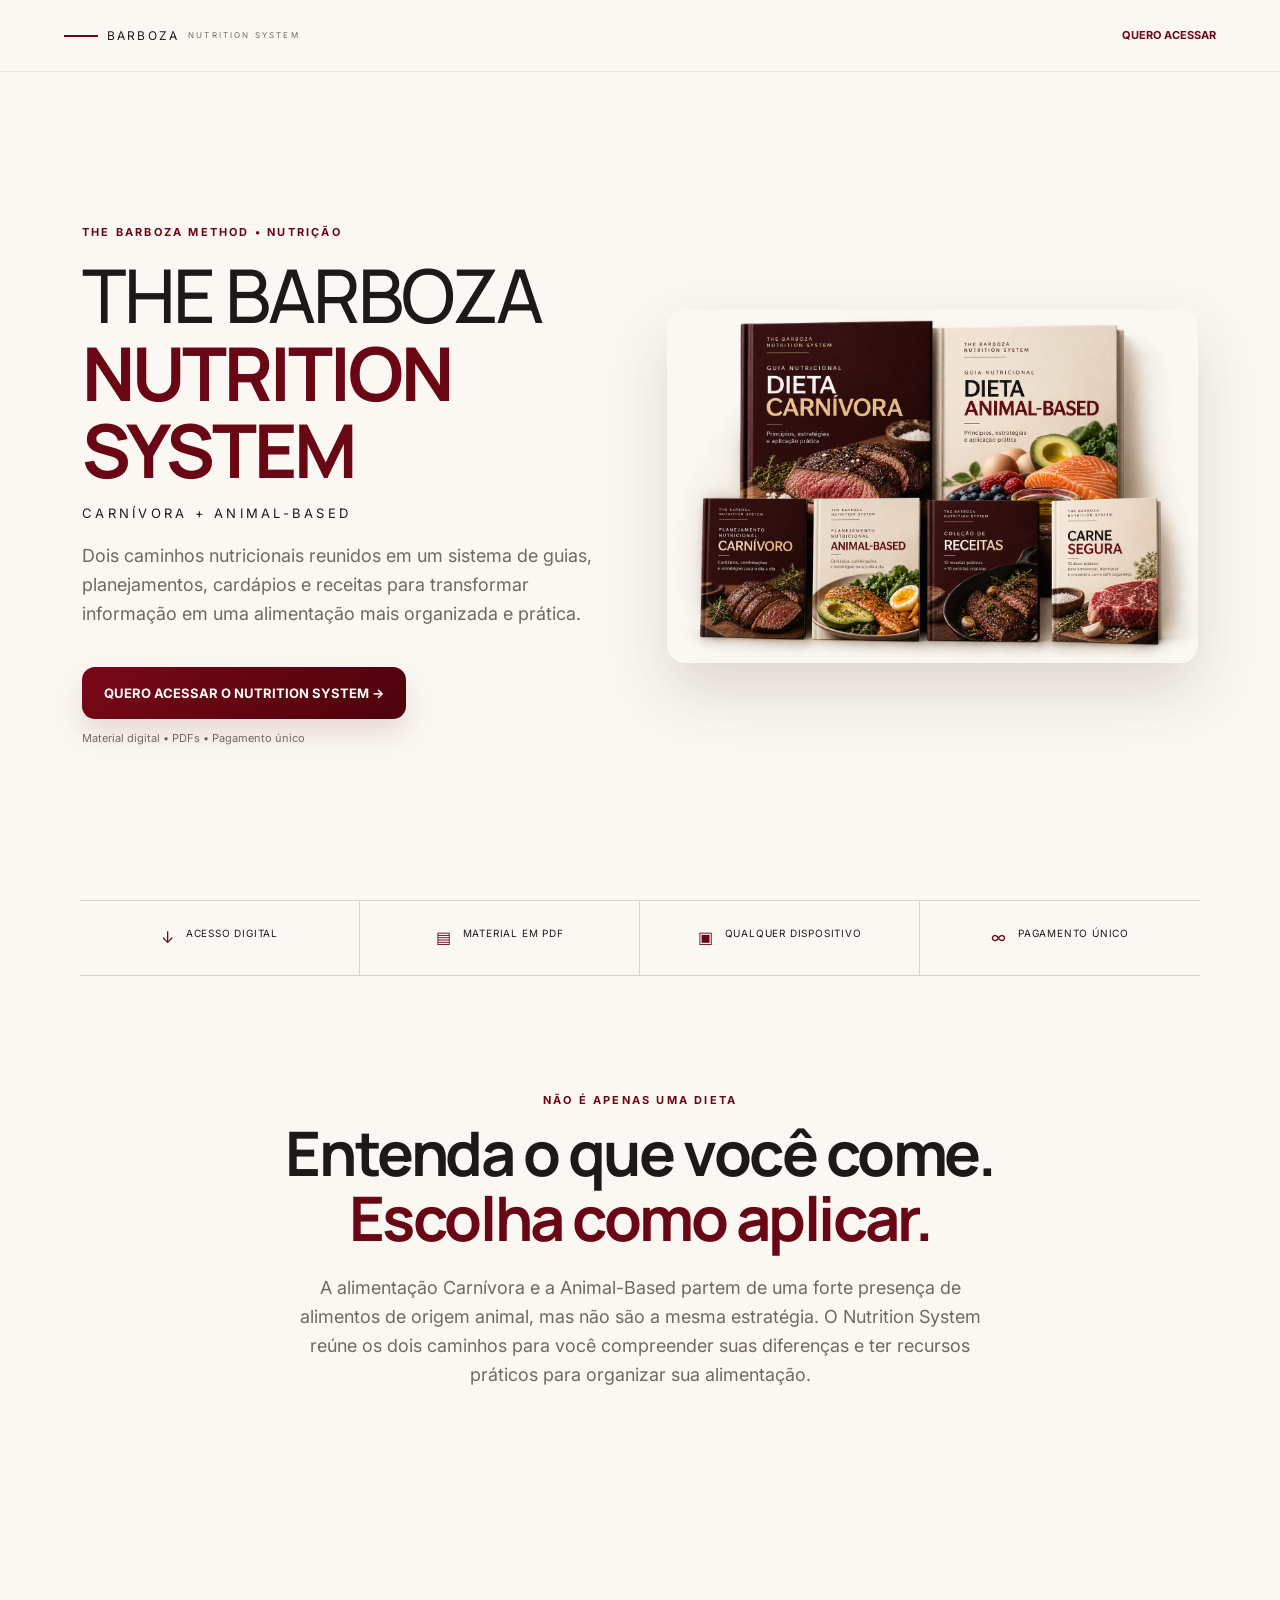
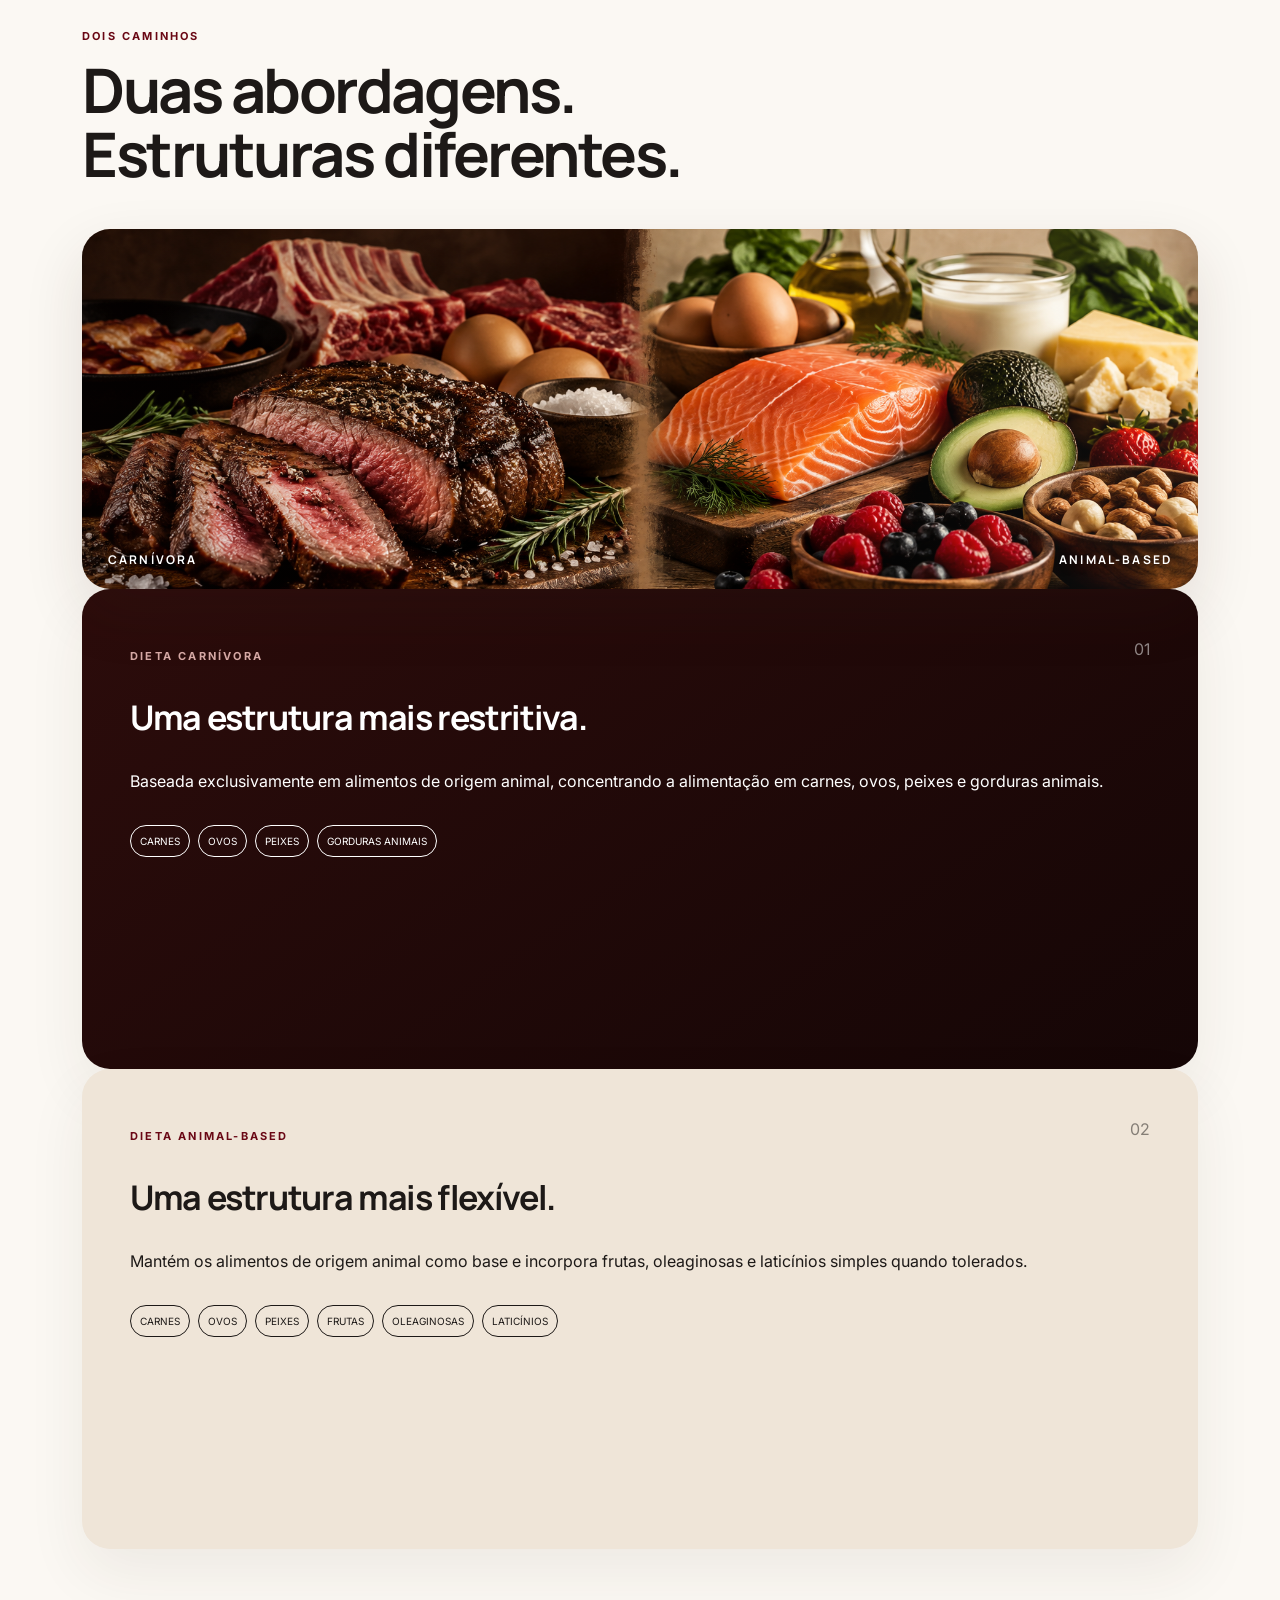
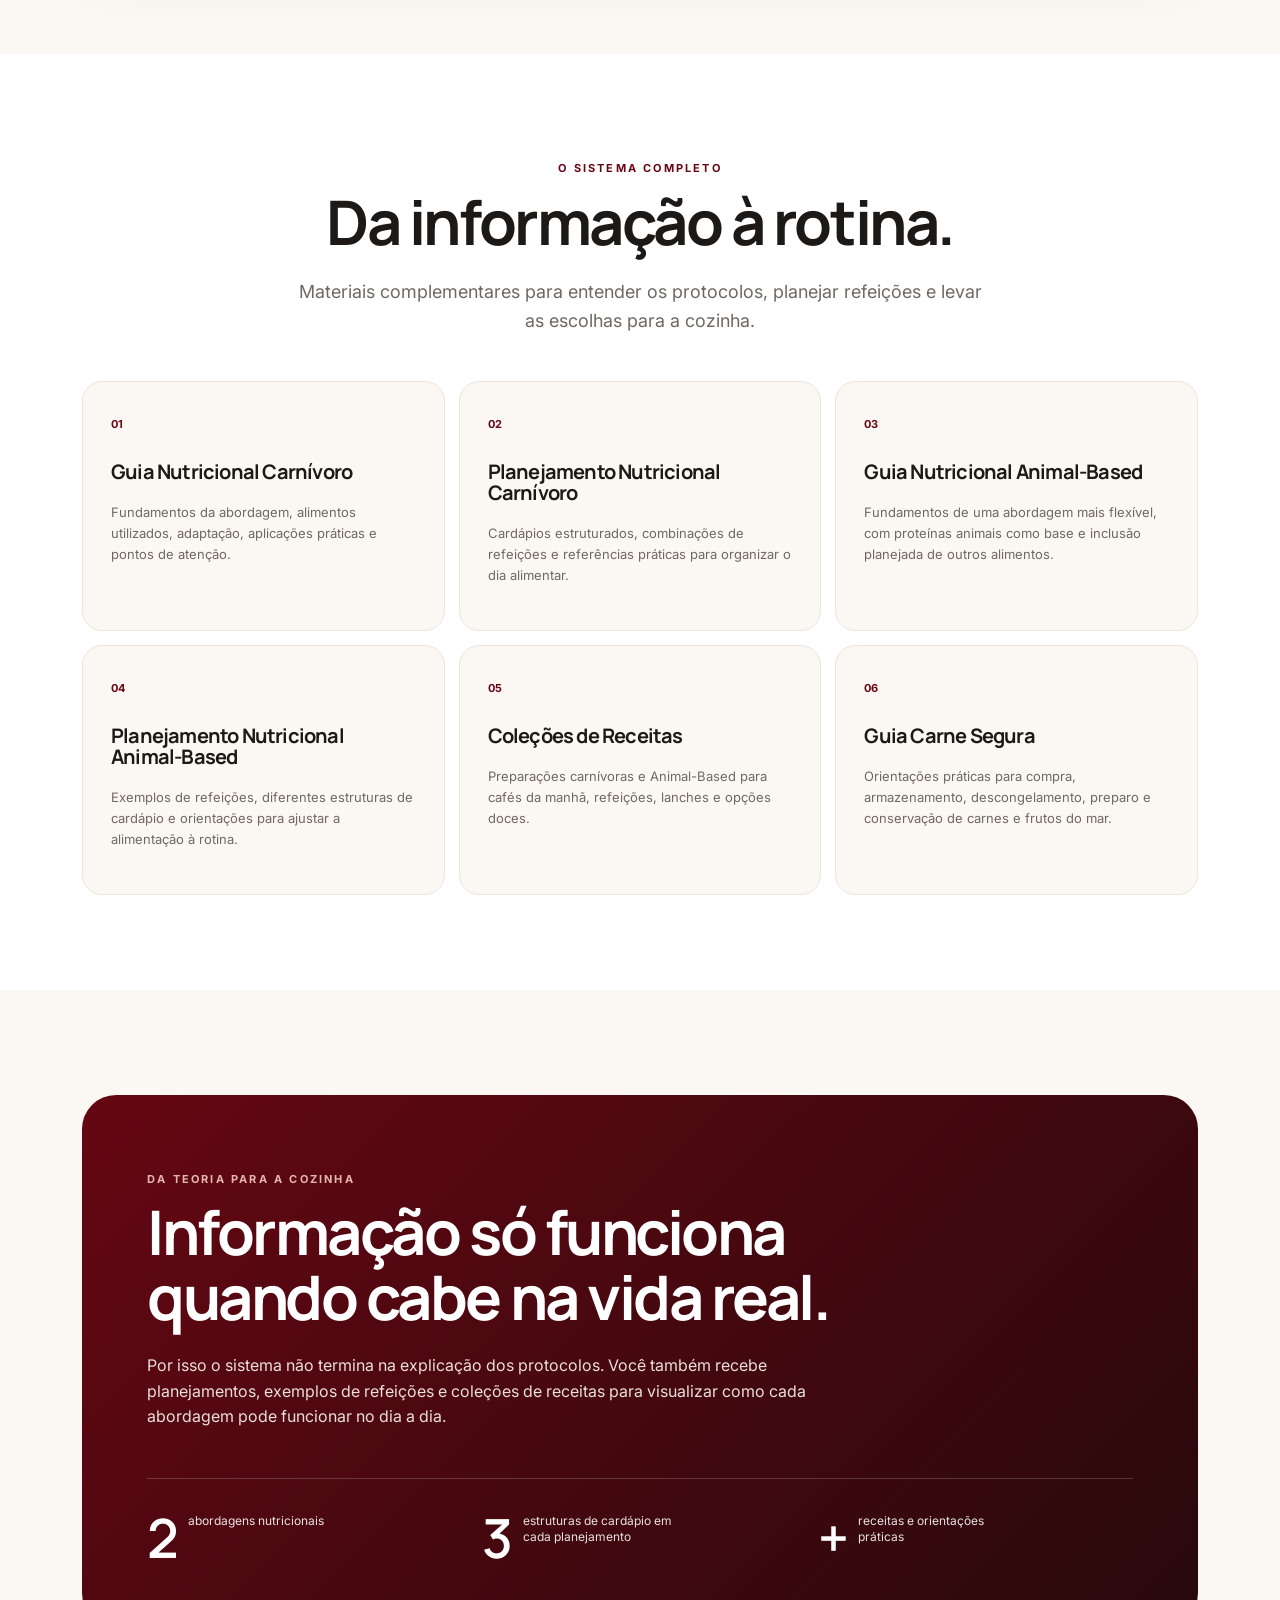
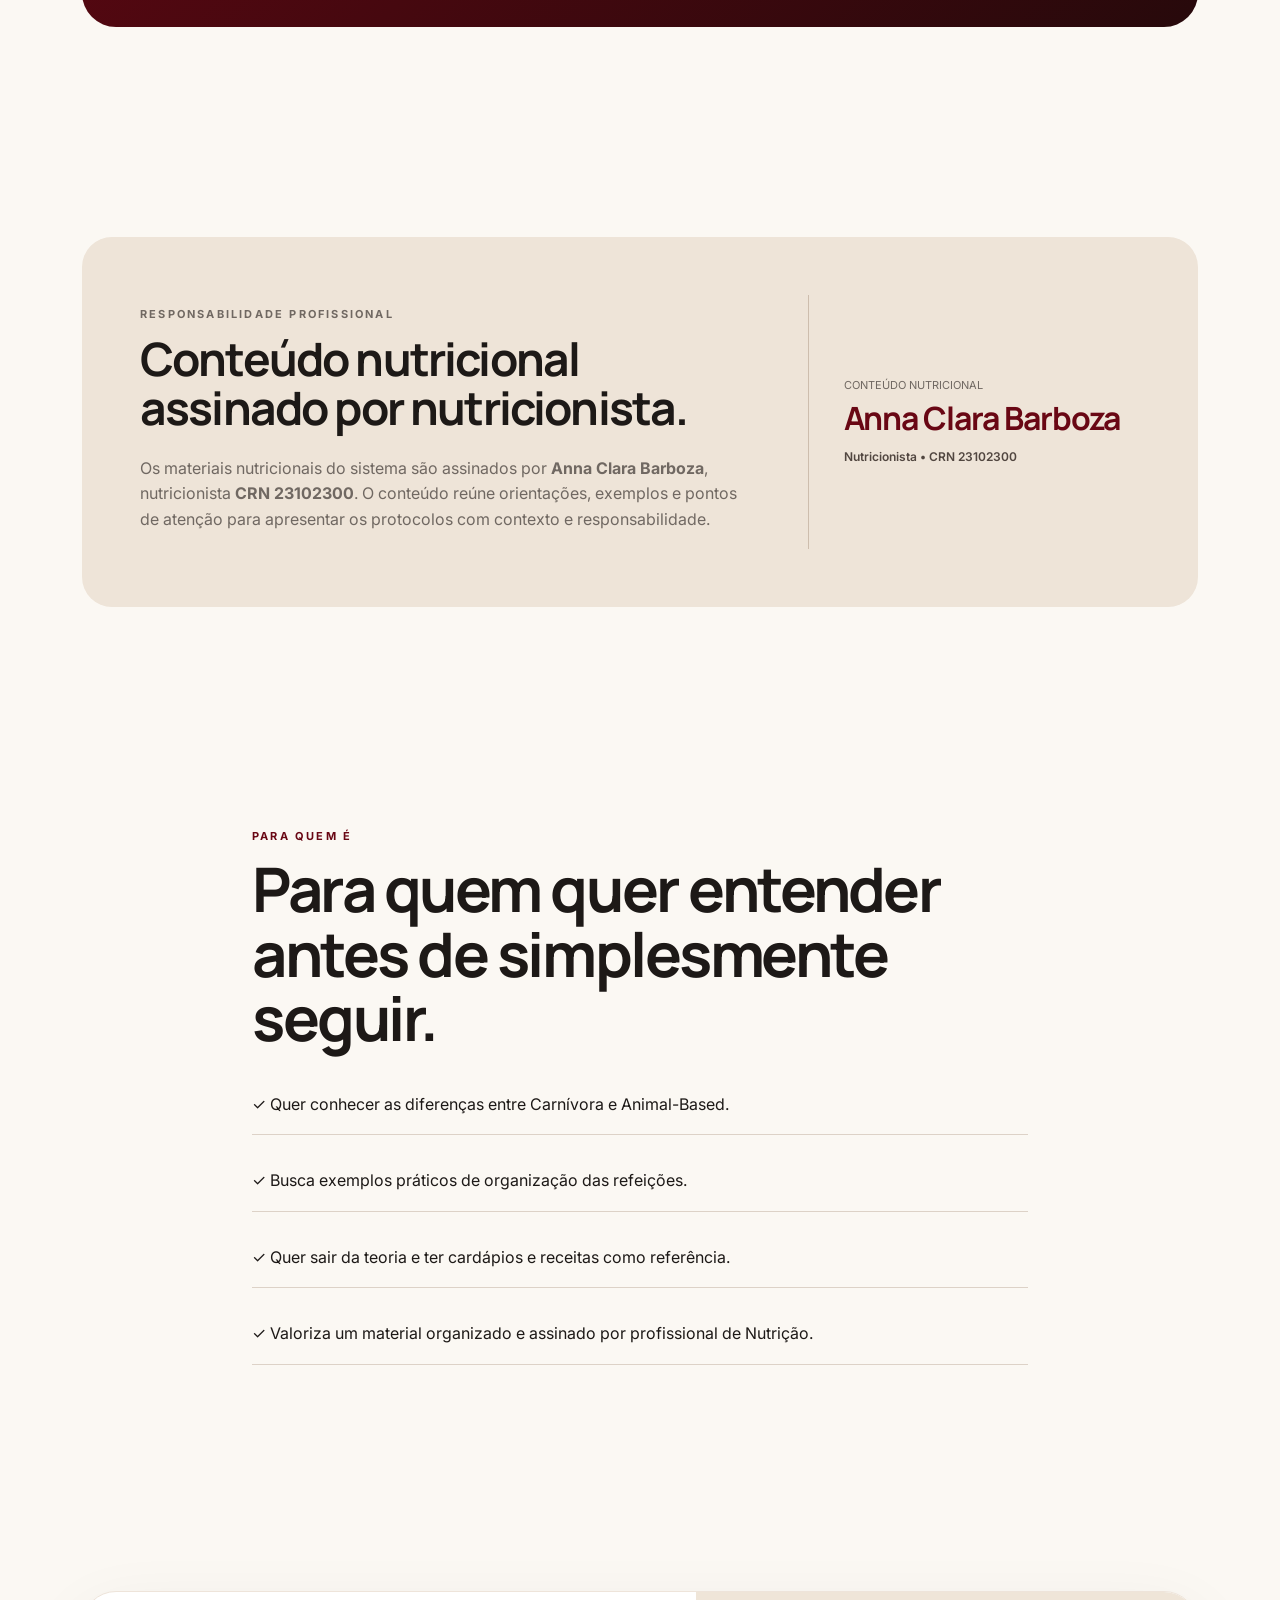
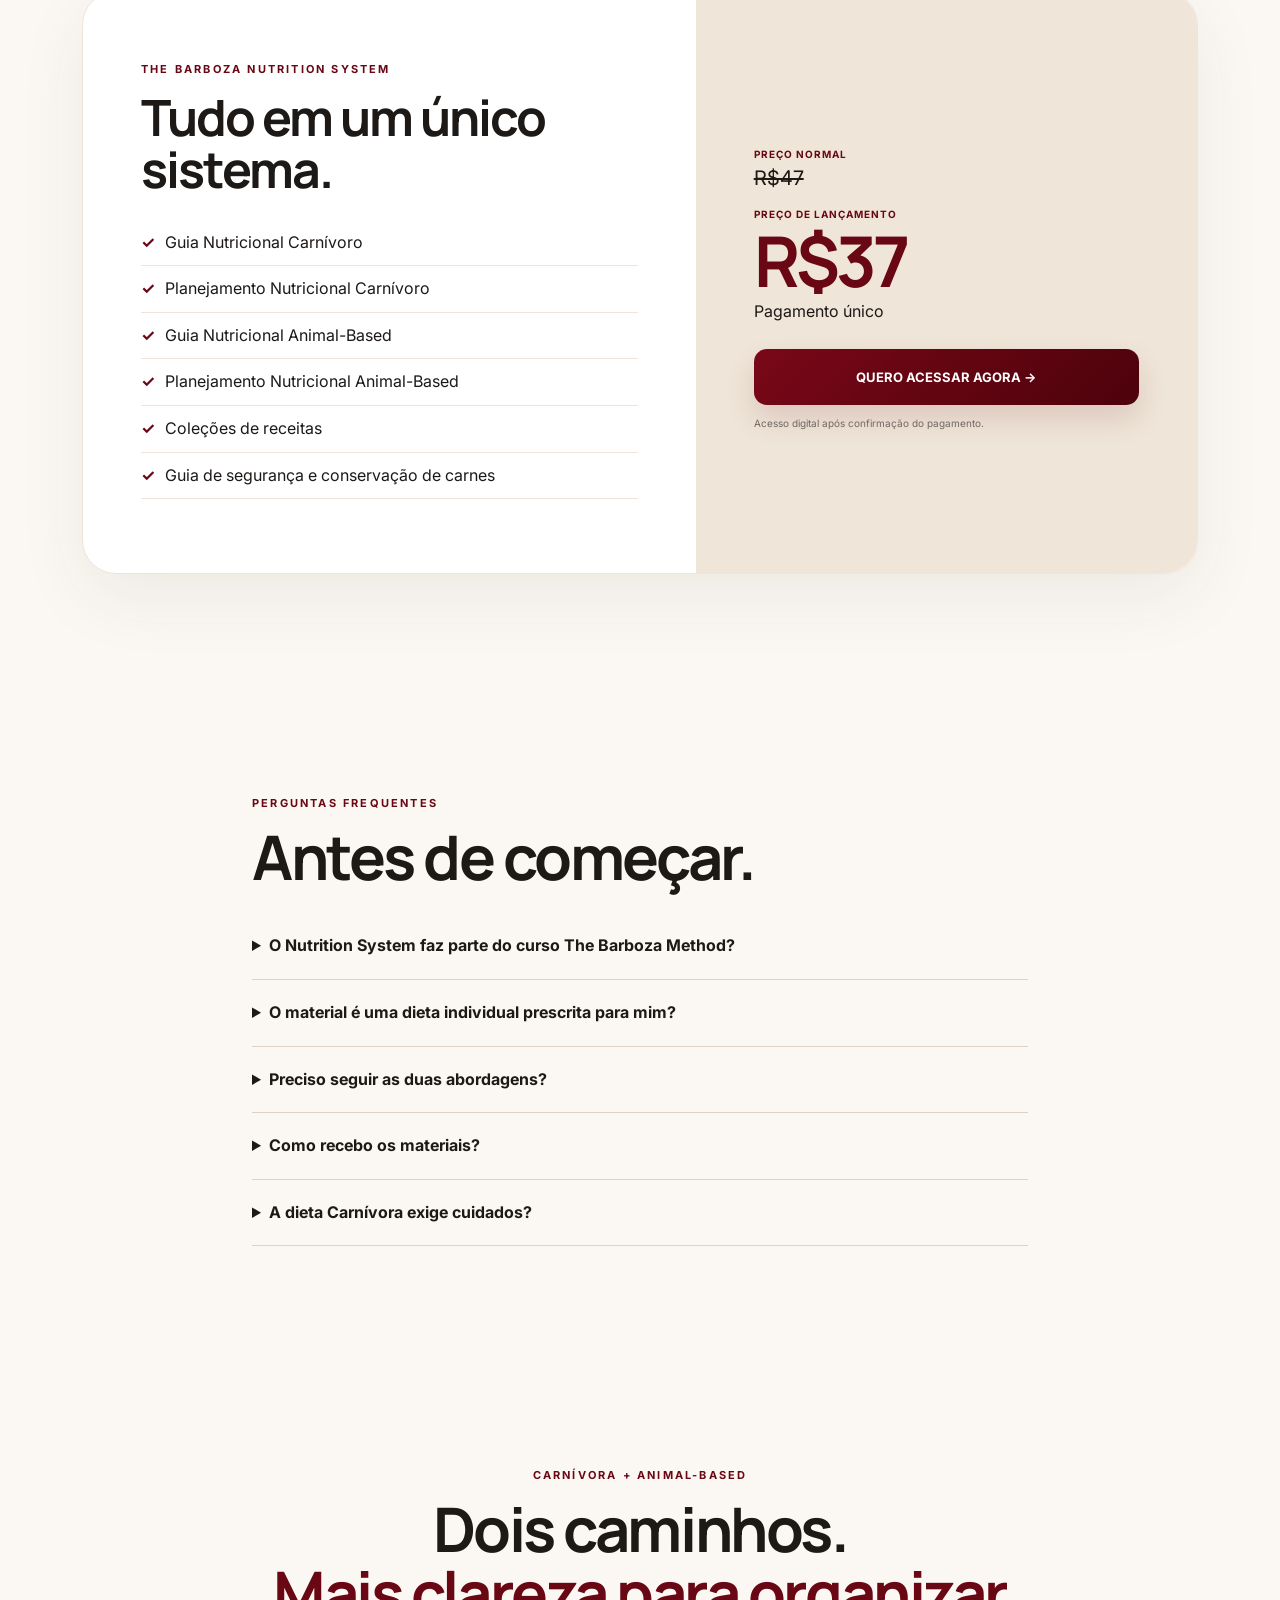
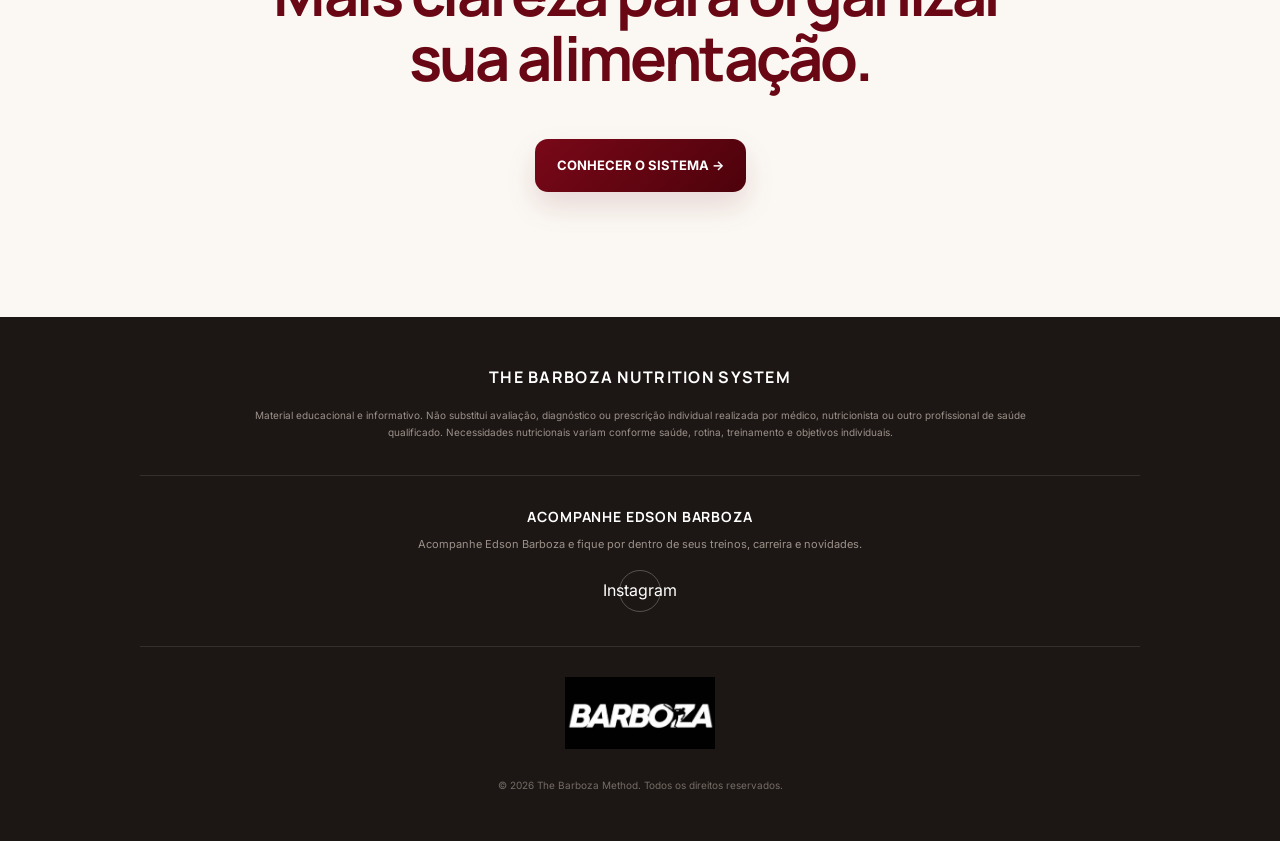
==== index.html @ 0f1737d1 "Create English Nutrition System Create English Nutrition System from approved PT version" ====
<!doctype html>
<html lang="pt-BR">
<head>
<meta charset="utf-8"><meta name="viewport" content="width=device-width,initial-scale=1">
<title>The Barboza Nutrition System</title>
<meta name="description" content="Carnívora + Animal-Based: guias, planejamentos, cardápios e receitas.">
<link rel="preconnect" href="https://fonts.googleapis.com">
<link rel="preconnect" href="https://fonts.gstatic.com" crossorigin>
<link href="https://fonts.googleapis.com/css2?family=Inter:wght@400;500;600;700&family=Manrope:wght@500;600;700&display=swap" rel="stylesheet">
<link rel="stylesheet" href="styles.css">
</head>
<body>
<header><a href="#top" class="brand"><i></i> BARBOZA <small>NUTRITION SYSTEM</small></a><a href="#oferta" class="topcta">QUERO ACESSAR</a></header>
<main id="top">
<section class="hero wrap">
<div>
<p class="eyebrow">THE BARBOZA METHOD • NUTRIÇÃO</p>
<h1>THE BARBOZA<br><b>NUTRITION SYSTEM</b></h1>
<p class="kicker">CARNÍVORA + ANIMAL-BASED</p>
<p class="lead">Dois caminhos nutricionais reunidos em um sistema de guias, planejamentos, cardápios e receitas para transformar informação em uma alimentação mais organizada e prática.</p>
<a class="btn" href="#oferta">QUERO ACESSAR O NUTRITION SYSTEM →</a>
<p class="micro">Material digital • PDFs • Pagamento único</p>
</div>
<div class="mockup product-visual">
  <img
    src="barboza-nutrition-system-mockup.png"
    alt="The Barboza Nutrition System — guias e materiais de nutrição Carnívora e Animal-Based"
  >
</div>
</section>
<section class="strip"><div>↓<span>ACESSO DIGITAL</span></div><div>▤<span>MATERIAL EM PDF</span></div><div>▣<span>QUALQUER DISPOSITIVO</span></div><div>∞<span>PAGAMENTO ÚNICO</span></div></section>

<section class="center narrow">
<p class="eyebrow">NÃO É APENAS UMA DIETA</p><h2>Entenda o que você come.<br><b>Escolha como aplicar.</b></h2>
<p class="lead">A alimentação Carnívora e a Animal-Based partem de uma forte presença de alimentos de origem animal, mas não são a mesma estratégia. O Nutrition System reúne os dois caminhos para você compreender suas diferenças e ter recursos práticos para organizar sua alimentação.</p>
</section>

<section class="wrap">
<p class="eyebrow">DOIS CAMINHOS</p><h2>Duas abordagens.<br>Estruturas diferentes.</h2>
<div class="paths-visual">
  <img
    src="carnivora-animal-based-comparison.png"
    alt="Comparação visual entre alimentos das abordagens Carnívora e Animal-Based"
  >
  <div class="paths-labels">
    <span>CARNÍVORA</span>
    <span>ANIMAL-BASED</span>
  </div>
</div>
  
  <div class="paths">
<article class="card dark"><span>01</span><p class="eyebrow">DIETA CARNÍVORA</p><h3>Uma estrutura mais restritiva.</h3><p>Baseada exclusivamente em alimentos de origem animal, concentrando a alimentação em carnes, ovos, peixes e gorduras animais.</p><div class="chips"><i>Carnes</i><i>Ovos</i><i>Peixes</i><i>Gorduras animais</i></div></article>
<article class="card light"><span>02</span><p class="eyebrow">DIETA ANIMAL-BASED</p><h3>Uma estrutura mais flexível.</h3><p>Mantém os alimentos de origem animal como base e incorpora frutas, oleaginosas e laticínios simples quando tolerados.</p><div class="chips"><i>Carnes</i><i>Ovos</i><i>Peixes</i><i>Frutas</i><i>Oleaginosas</i><i>Laticínios</i></div></article>
</div>
</section>

<section class="inside">
<div class="wrap">
<div class="center"><p class="eyebrow">O SISTEMA COMPLETO</p><h2>Da informação à rotina.</h2><p class="lead">Materiais complementares para entender os protocolos, planejar refeições e levar as escolhas para a cozinha.</p></div>
<div class="grid">
<article><span>01</span><h3>Guia Nutricional Carnívoro</h3><p>Fundamentos da abordagem, alimentos utilizados, adaptação, aplicações práticas e pontos de atenção.</p></article>
<article><span>02</span><h3>Planejamento Nutricional Carnívoro</h3><p>Cardápios estruturados, combinações de refeições e referências práticas para organizar o dia alimentar.</p></article>
<article><span>03</span><h3>Guia Nutricional Animal-Based</h3><p>Fundamentos de uma abordagem mais flexível, com proteínas animais como base e inclusão planejada de outros alimentos.</p></article>
<article><span>04</span><h3>Planejamento Nutricional Animal-Based</h3><p>Exemplos de refeições, diferentes estruturas de cardápio e orientações para ajustar a alimentação à rotina.</p></article>
<article><span>05</span><h3>Coleções de Receitas</h3><p>Preparações carnívoras e Animal-Based para cafés da manhã, refeições, lanches e opções doces.</p></article>
<article><span>06</span><h3>Guia Carne Segura</h3><p>Orientações práticas para compra, armazenamento, descongelamento, preparo e conservação de carnes e frutos do mar.</p></article>
</div></div></section>

<section class="wrap"><div class="wine">
<p class="eyebrow">DA TEORIA PARA A COZINHA</p><h2>Informação só funciona<br>quando cabe na vida real.</h2>
<p>Por isso o sistema não termina na explicação dos protocolos. Você também recebe planejamentos, exemplos de refeições e coleções de receitas para visualizar como cada abordagem pode funcionar no dia a dia.</p>
<div class="stats"><div><b>2</b><span>abordagens nutricionais</span></div><div><b>3</b><span>estruturas de cardápio em cada planejamento</span></div><div><b>+</b><span>receitas e orientações práticas</span></div></div>
</div></section>

<section class="wrap"><div class="pro">
<div><p class="eyebrow">RESPONSABILIDADE PROFISSIONAL</p><h2>Conteúdo nutricional assinado por nutricionista.</h2><p>Os materiais nutricionais do sistema são assinados por <b>Anna Clara Barboza</b>, nutricionista <b>CRN 23102300</b>. O conteúdo reúne orientações, exemplos e pontos de atenção para apresentar os protocolos com contexto e responsabilidade.</p></div>
<div class="sig"><small>CONTEÚDO NUTRICIONAL</small><strong>Anna Clara Barboza</strong><span>Nutricionista • CRN 23102300</span></div>
</div></section>

<section class="narrow">
<p class="eyebrow">PARA QUEM É</p><h2>Para quem quer entender antes de simplesmente seguir.</h2>
<div class="checks"><p>✓ Quer conhecer as diferenças entre Carnívora e Animal-Based.</p><p>✓ Busca exemplos práticos de organização das refeições.</p><p>✓ Quer sair da teoria e ter cardápios e receitas como referência.</p><p>✓ Valoriza um material organizado e assinado por profissional de Nutrição.</p></div>
</section>

<section class="wrap" id="oferta"><div class="offer">
<div><p class="eyebrow">THE BARBOZA NUTRITION SYSTEM</p><h2>Tudo em um único sistema.</h2><ul><li>Guia Nutricional Carnívoro</li><li>Planejamento Nutricional Carnívoro</li><li>Guia Nutricional Animal-Based</li><li>Planejamento Nutricional Animal-Based</li><li>Coleções de receitas</li><li>Guia de segurança e conservação de carnes</li></ul></div>
<div class="price"><small>PREÇO NORMAL</small><del>R$47</del><small>PREÇO DE LANÇAMENTO</small><strong>R$37</strong><span>Pagamento único</span><a class="btn checkout" href="#">QUERO ACESSAR AGORA →</a><em>Acesso digital após confirmação do pagamento.</em></div>
</div></section>

<section class="narrow faq">
<p class="eyebrow">PERGUNTAS FREQUENTES</p><h2>Antes de começar.</h2>
<details><summary>O Nutrition System faz parte do curso The Barboza Method?</summary><p>Não. O The Barboza Nutrition System é um produto digital independente dos cursos de luta do The Barboza Method.</p></details>
<details><summary>O material é uma dieta individual prescrita para mim?</summary><p>Não. Os materiais têm finalidade educacional e informativa. Necessidades de energia, macronutrientes e alimentos devem ser individualizadas conforme saúde, rotina, treinamento e objetivos.</p></details>
<details><summary>Preciso seguir as duas abordagens?</summary><p>Não. O sistema apresenta dois caminhos diferentes para que você compreenda como cada abordagem é estruturada. A escolha e os ajustes devem considerar suas necessidades individuais e, quando indicado, acompanhamento profissional.</p></details>
<details><summary>Como recebo os materiais?</summary><p>O produto é digital. Após a confirmação da compra, o acesso é liberado pela plataforma Hotmart.</p></details>
<details><summary>A dieta Carnívora exige cuidados?</summary><p>Sim. É uma abordagem altamente restritiva e o próprio material destaca que a evidência sobre benefícios de longo prazo é limitada. Acompanhamento profissional é recomendado para avaliar adequação e monitoramento individual.</p></details>
</section>

<section class="narrow center final"><p class="eyebrow">CARNÍVORA + ANIMAL-BASED</p><h2>Dois caminhos.<br><b>Mais clareza para organizar sua alimentação.</b></h2><a class="btn" href="#oferta">CONHECER O SISTEMA →</a></section>
</main>
<footer>
  <div class="footer-content">

    <strong class="footer-title">THE BARBOZA NUTRITION SYSTEM</strong>

    <p class="footer-disclaimer">
      Material educacional e informativo. Não substitui avaliação, diagnóstico ou prescrição individual realizada por médico, nutricionista ou outro profissional de saúde qualificado. Necessidades nutricionais variam conforme saúde, rotina, treinamento e objetivos individuais.
    </p>

    <div class="footer-social">
      <strong>ACOMPANHE EDSON BARBOZA</strong>
      <p>
        Acompanhe Edson Barboza e fique por dentro de seus treinos,
        carreira e novidades.
      </p>

      <a
        class="social-button"
        href="https://www.instagram.com/edsonbarbozajr?utm_source=ig_web_button_share_sheet&stkn=ZDNlZDc0MzIxNw=="
        target="_blank"
        rel="noopener noreferrer"
        aria-label="Instagram — Edson Barboza"
      >
        Instagram
      </a>
    </div>

    <div class="barboza-footer-brand">
      <img
        src="barboza-logo.jpeg"
        alt="Barboza"
      >
    </div>

    <small class="footer-copyright">
      © 2026 The Barboza Method. Todos os direitos reservados.
    </small>

  </div>
</footer>
<div class="sticky"><div><small>LANÇAMENTO</small><b>R$37</b></div><a class="checkout" href="#">QUERO ACESSAR</a></div>
<script src="script.js"></script>
</body></html>
---- styles.css ----
*{box-sizing:border-box}html{scroll-behavior:smooth}:root{--wine:#690714;--ink:#1d1917;--muted:#706862;--paper:#fbf8f3;--cream:#f0e7dc;--line:#ddd2c7}body{margin:0;background:var(--paper);color:var(--ink);font-family:Inter,Arial,sans-serif;line-height:1.6}a{text-decoration:none;color:inherit}header{height:72px;padding:0 5vw;display:flex;align-items:center;justify-content:space-between;position:sticky;top:0;z-index:20;background:#fbf8f3e8;backdrop-filter:blur(16px);border-bottom:1px solid #eee6dd}.brand{display:flex;gap:9px;align-items:center;font-size:12px;letter-spacing:.18em}.brand i{width:34px;height:2px;background:var(--wine)}.brand small{font-size:8px;color:var(--muted)}.topcta{font-size:11px;font-weight:700;color:var(--wine)}.wrap,.narrow{max-width:1200px;margin:auto;padding:105px 42px}.narrow{max-width:860px}.hero{min-height:calc(100vh - 72px);display:grid;grid-template-columns:1fr 1fr;gap:54px;align-items:center;padding-top:65px;padding-bottom:65px}.eyebrow{font-size:11px;letter-spacing:.2em;font-weight:700;color:var(--wine)}h1,h2,h3{font-family:Manrope,sans-serif;letter-spacing:-.04em;line-height:1.05}h1{font-size:clamp(48px,5.8vw,82px);font-weight:500;margin:14px 0}h1 b,h2 b{color:var(--wine)}h2{font-size:clamp(38px,4.8vw,64px);margin:12px 0 24px}h3{font-size:34px}.kicker{letter-spacing:.25em;font-size:13px}.lead{font-size:18px;color:var(--muted);max-width:700px}.btn{display:inline-block;background:linear-gradient(135deg,#790818,#4d020b);color:#fff;padding:16px 22px;border-radius:13px;font-weight:700;font-size:13px;margin-top:20px;box-shadow:0 14px 30px #69071422}.micro{font-size:11px;color:var(--muted)}.mockup{
  position:relative;
  display:flex;
  align-items:center;
  justify-content:center;
  min-width:0;
}

.product-visual{
  height:auto;
  background:none;
}

.product-visual img{
  display:block;
  width:100%;
  max-width:720px;
  height:auto;
  object-fit:contain;
  border-radius:18px;
  box-shadow:0 28px 65px rgba(61,37,26,.16);
}.strip{max-width:1120px;margin:auto;border-top:1px solid var(--line);border-bottom:1px solid var(--line);display:grid;grid-template-columns:repeat(4,1fr)}.strip div{padding:24px;display:flex;justify-content:center;gap:12px;color:var(--wine);border-right:1px solid var(--line)}.strip div:last-child{border:0}.strip span{font-size:10px;letter-spacing:.08em;color:var(--ink)}.center{text-align:center}.center .lead{margin-left:auto;margin-right:auto}.paths-visual{
  position:relative;
  margin-top:42px;
  border-radius:28px;
  overflow:hidden;
  box-shadow:0 24px 60px rgba(61,37,26,.12);
}

.paths-visual img{
  display:block;
  width:100%;
  height:360px;
  object-fit:cover;
}

.paths-visual:after{
  content:"";
  position:absolute;
  inset:0;
  background:linear-gradient(
    90deg,
    rgba(22,6,5,.18) 0%,
    transparent 38%,
    transparent 62%,
    rgba(255,248,239,.06) 100%
  );
  pointer-events:none;
}

.paths-labels{
  position:absolute;
  left:0;
  right:0;
  bottom:0;
  z-index:2;
  display:grid;
  grid-template-columns:1fr 1fr;
}

.paths-labels span{
  padding:20px 26px;
  font-family:Manrope,sans-serif;
  font-size:12px;
  font-weight:700;
  letter-spacing:.18em;
  color:#fff;
  text-shadow:0 2px 12px rgba(0,0,0,.45);
}

.paths-labels span:last-child{
  text-align:right;
}

}.paths{display:grid;grid-template-columns:1fr 1fr;gap:18px;margin-top:18px}.card{min-height:480px;border-radius:28px;padding:48px;box-shadow:0 24px 60px #3d251a12}.card>span{float:right;opacity:.5}.dark{background:linear-gradient(145deg,#2c0c0b,#150606);color:#fff}.dark .eyebrow{color:#d7aaa6}.light{background:#efe5d8}.chips{display:flex;flex-wrap:wrap;gap:8px;margin-top:30px}.chips i{font-style:normal;font-size:10px;text-transform:uppercase;border:1px solid currentColor;border-radius:99px;padding:7px 9px}.inside{background:#fff}.inside .wrap{padding-top:95px;padding-bottom:95px}.grid{display:grid;grid-template-columns:repeat(3,1fr);gap:14px;margin-top:45px}.grid article{background:var(--paper);border:1px solid #eee5dc;border-radius:20px;padding:28px;min-height:250px}.grid article span{font-size:11px;color:var(--wine);font-weight:700}.grid h3{font-size:20px;margin-top:26px}.grid p{font-size:13px;color:var(--muted)}.wine{background:linear-gradient(135deg,#650713,#27090b);color:#fff;border-radius:34px;padding:65px}.wine .eyebrow{color:#e5b6af}.wine p{color:#eadfda;max-width:700px}.stats{display:grid;grid-template-columns:repeat(3,1fr);border-top:1px solid #ffffff30;margin-top:42px;padding-top:28px;gap:20px}.stats div{display:flex;align-items:center;gap:12px}.stats b{font-size:40px}.stats span{font-size:12px}.pro{background:#eee4d8;border-radius:30px;padding:58px;display:grid;grid-template-columns:1.3fr .7fr;gap:50px}.pro h2{font-size:46px}.pro p{color:var(--muted)}.sig{border-left:1px solid #cdbdad;padding-left:35px;display:flex;flex-direction:column;justify-content:center}.sig small,.sig span{font-size:11px;color:var(--muted)}.sig strong{font-family:Manrope;font-size:26px;color:var(--wine);margin:7px 0}.checks p{padding:17px 0;border-bottom:1px solid var(--line)}.offer{display:grid;grid-template-columns:1.1fr .9fr;background:#fff;border-radius:34px;overflow:hidden;box-shadow:0 24px 70px #3d251a12}.offer>div{padding:58px}.offer h2{font-size:50px}.offer ul{padding:0;list-style:none}.offer li{padding:10px 0;border-bottom:1px solid #eee5dc}.offer li:before{content:'✓';color:var(--wine);font-weight:700;margin-right:10px}.price{background:#efe5d8;display:flex;flex-direction:column;align-items:flex-start;justify-content:center}.price small{font-size:10px;letter-spacing:.1em;color:var(--wine);font-weight:700;margin-top:12px}.price del{font-size:20px}.price strong{font-family:Manrope;font-size:70px;color:var(--wine);line-height:1.1}.price em{font-size:10px;color:var(--muted);font-style:normal;margin-top:10px}.faq details{padding:20px 0;border-bottom:1px solid var(--line)}.faq summary{font-weight:700;cursor:pointer}.faq details p{color:var(--muted)}.final{padding-bottom:125px}.final .btn{margin-top:25px}footer{background:#1c1714;color:#d8cdc4;padding:48px 7vw;text-align:center}footer p{font-size:10px;max-width:800px;margin:14px auto;color:#9c918a}.sticky{display:none;position:fixed;left:10px;right:10px;bottom:10px;background:#fff;border:1px solid var(--line);border-radius:15px;padding:10px 12px;z-index:30;box-shadow:0 12px 35px #0002;align-items:center;justify-content:space-between}.sticky div{display:flex;flex-direction:column;line-height:1.1}.sticky small{font-size:8px;color:var(--wine)}.sticky b{font-size:20px}.sticky a{background:var(--wine);color:#fff;padding:11px 14px;border-radius:10px;font-size:11px;font-weight:700}@media(max-width:850px){.wrap,.narrow{padding:75px 22px}.hero,.paths,.offer,.pro{grid-template-columns:1fr}.hero{text-align:center}.mockup{max-width:620px;width:100%;margin:auto}.grid{grid-template-columns:1fr 1fr}.strip{grid-template-columns:1fr 1fr}.strip div:nth-child(2){border-right:0}.sig{border-left:0;border-top:1px solid #cdbdad;padding:25px 0 0}.sticky{display:flex}.topcta{display:none}}@media(max-width:560px){.brand small{display:none}.hero{padding-top:45px}.grid{grid-template-columns:1fr}.wine,.pro,.offer>div,.card{padding:34px 24px}.stats{grid-template-columns:1fr}.pro h2,.offer h2{font-size:37px}.price strong{font-size:60px}.strip span{font-size:8px}}@media(max-width:560px){
  .paths-visual{
    margin-top:28px;
    border-radius:20px;
  }

  .paths-visual img{
    height:230px;
  }

  .paths-labels span{
    padding:14px 12px;
    font-size:9px;
    letter-spacing:.12em;
  }
}
/* ===== FINAL VISUAL REFINEMENTS ===== */

/* Wine / practical section */
.stats{
  margin-top:48px;
  padding-top:34px;
}

.stats div{
  align-items:flex-start;
}

.stats b{
  font-family:Manrope,sans-serif;
  font-size:54px;
  line-height:.9;
  font-weight:600;
  letter-spacing:-.05em;
}

.stats span{
  max-width:170px;
  line-height:1.35;
  opacity:.88;
}

/* Nutritionist authority */
.sig strong{
  font-size:32px;
  line-height:1.05;
  letter-spacing:-.035em;
}

.sig span{
  margin-top:4px;
  font-size:12px;
  font-weight:600;
  color:#514640;
}

/* Offer hierarchy */
.offer{
  border:1px solid #eee4da;
}

.price{
  position:relative;
}

.price strong{
  letter-spacing:-.055em;
}

.price .btn{
  width:100%;
  text-align:center;
  padding:18px 20px;
  margin-top:24px;
}

/* FAQ polish */
.faq summary{
  padding-right:24px;
}

.faq details p{
  max-width:720px;
}

/* Button interaction */
.btn{
  transition:transform .2s ease,box-shadow .2s ease;
}

.btn:hover{
  transform:translateY(-2px);
  box-shadow:0 18px 38px rgba(105,7,20,.24);
}


/* ===== MOBILE FINAL REFINEMENTS ===== */

@media(max-width:560px){

  .hero{
    min-height:auto;
    gap:30px;
  }

  .product-visual img{
    border-radius:14px;
    box-shadow:0 20px 45px rgba(61,37,26,.14);
  }

  .stats{
    gap:26px;
  }

  .stats div{
    align-items:center;
  }

  .stats b{
    min-width:44px;
    font-size:46px;
  }

  .stats span{
    max-width:none;
  }

  .sig strong{
    font-size:28px;
  }

  .price .btn{
    width:100%;
  }
}
/* ===== BARBOZA NUTRITION FOOTER ===== */

.footer-content{
  max-width:1000px;
  margin:0 auto;
}

.footer-title{
  display:block;
  font-family:Manrope,sans-serif;
  font-size:16px;
  letter-spacing:.08em;
  color:#fff;
}

.footer-disclaimer{
  max-width:800px;
  margin:16px auto 0;
  font-size:10px;
  line-height:1.7;
  color:#9c918a;
}

.footer-social{
  margin-top:34px;
  padding-top:30px;
  border-top:1px solid rgba(255,255,255,.10);
}

.footer-social strong{
  display:block;
  font-family:Manrope,sans-serif;
  font-size:14px;
  letter-spacing:.06em;
  color:#fff;
}

.footer-social p{
  margin:8px auto 16px;
  font-size:11px;
  color:#9c918a;
}

.social-button{
  display:inline-flex;
  align-items:center;
  justify-content:center;
  width:42px;
  height:42px;
  padding:0;
  border:1px solid rgba(255,255,255,.25);
  border-radius:50%;
  color:#fff;
  transition:.2s ease;
}

.social-button svg{
  width:20px;
  height:20px;
  fill:none;
  stroke:currentColor;
  stroke-width:1.8;
}

.social-button:hover{
  background:#fff;
  color:#1c1714;
  transform:translateY(-2px);
}

.barboza-footer-brand{
  display:flex;
  justify-content:center;
  align-items:center;
  margin-top:34px;
  padding-top:30px;
  border-top:1px solid rgba(255,255,255,.10);
}

.barboza-footer-brand img{
  display:block;
  width:150px;
  max-width:150px;
  height:auto;
  object-fit:contain;
}

.footer-copyright{
  display:block;
  margin-top:28px;
  color:#756c66;
  font-size:10px;
}

@media(max-width:560px){
  .barboza-footer-brand img{
  width:130px;
  max-width:130px;
}

  .footer-social{
    margin-top:28px;
    padding-top:26px;
  }

  .barboza-footer-brand{
    margin-top:28px;
    padding-top:26px;
  }
}
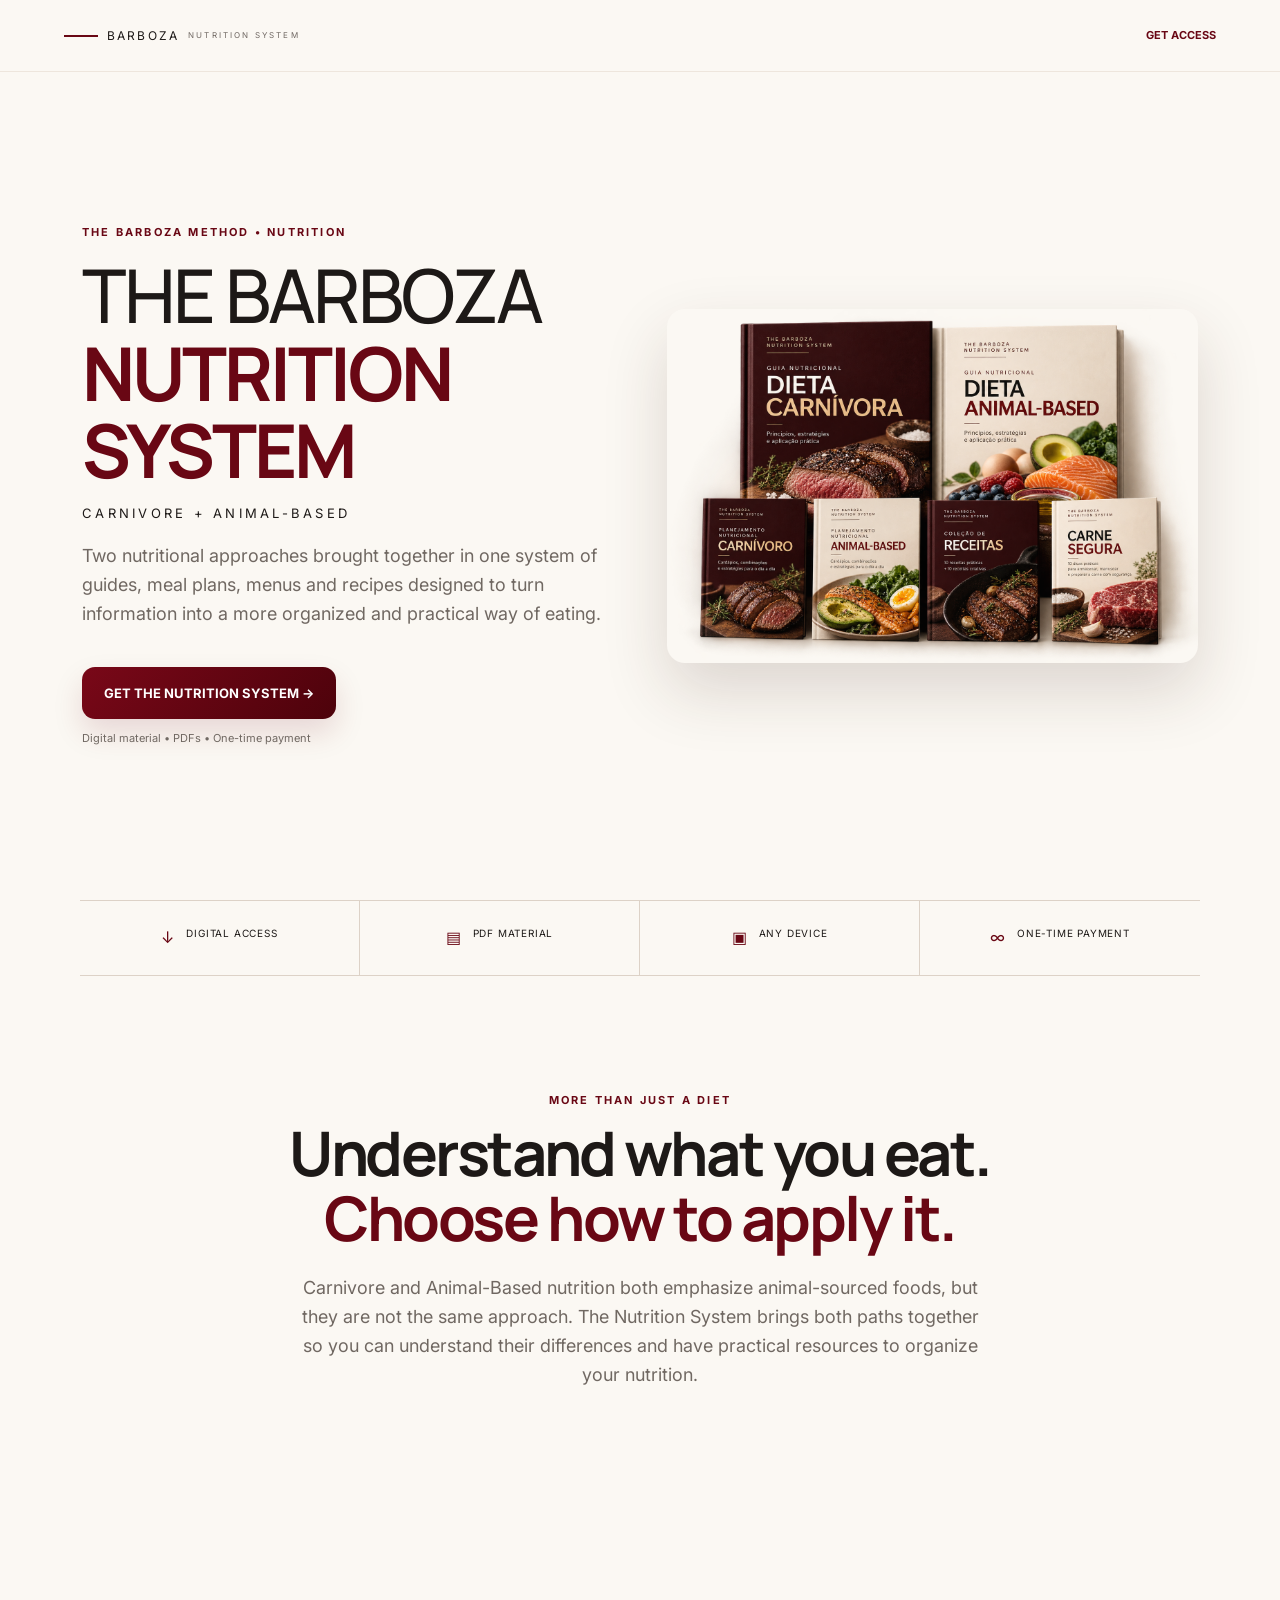
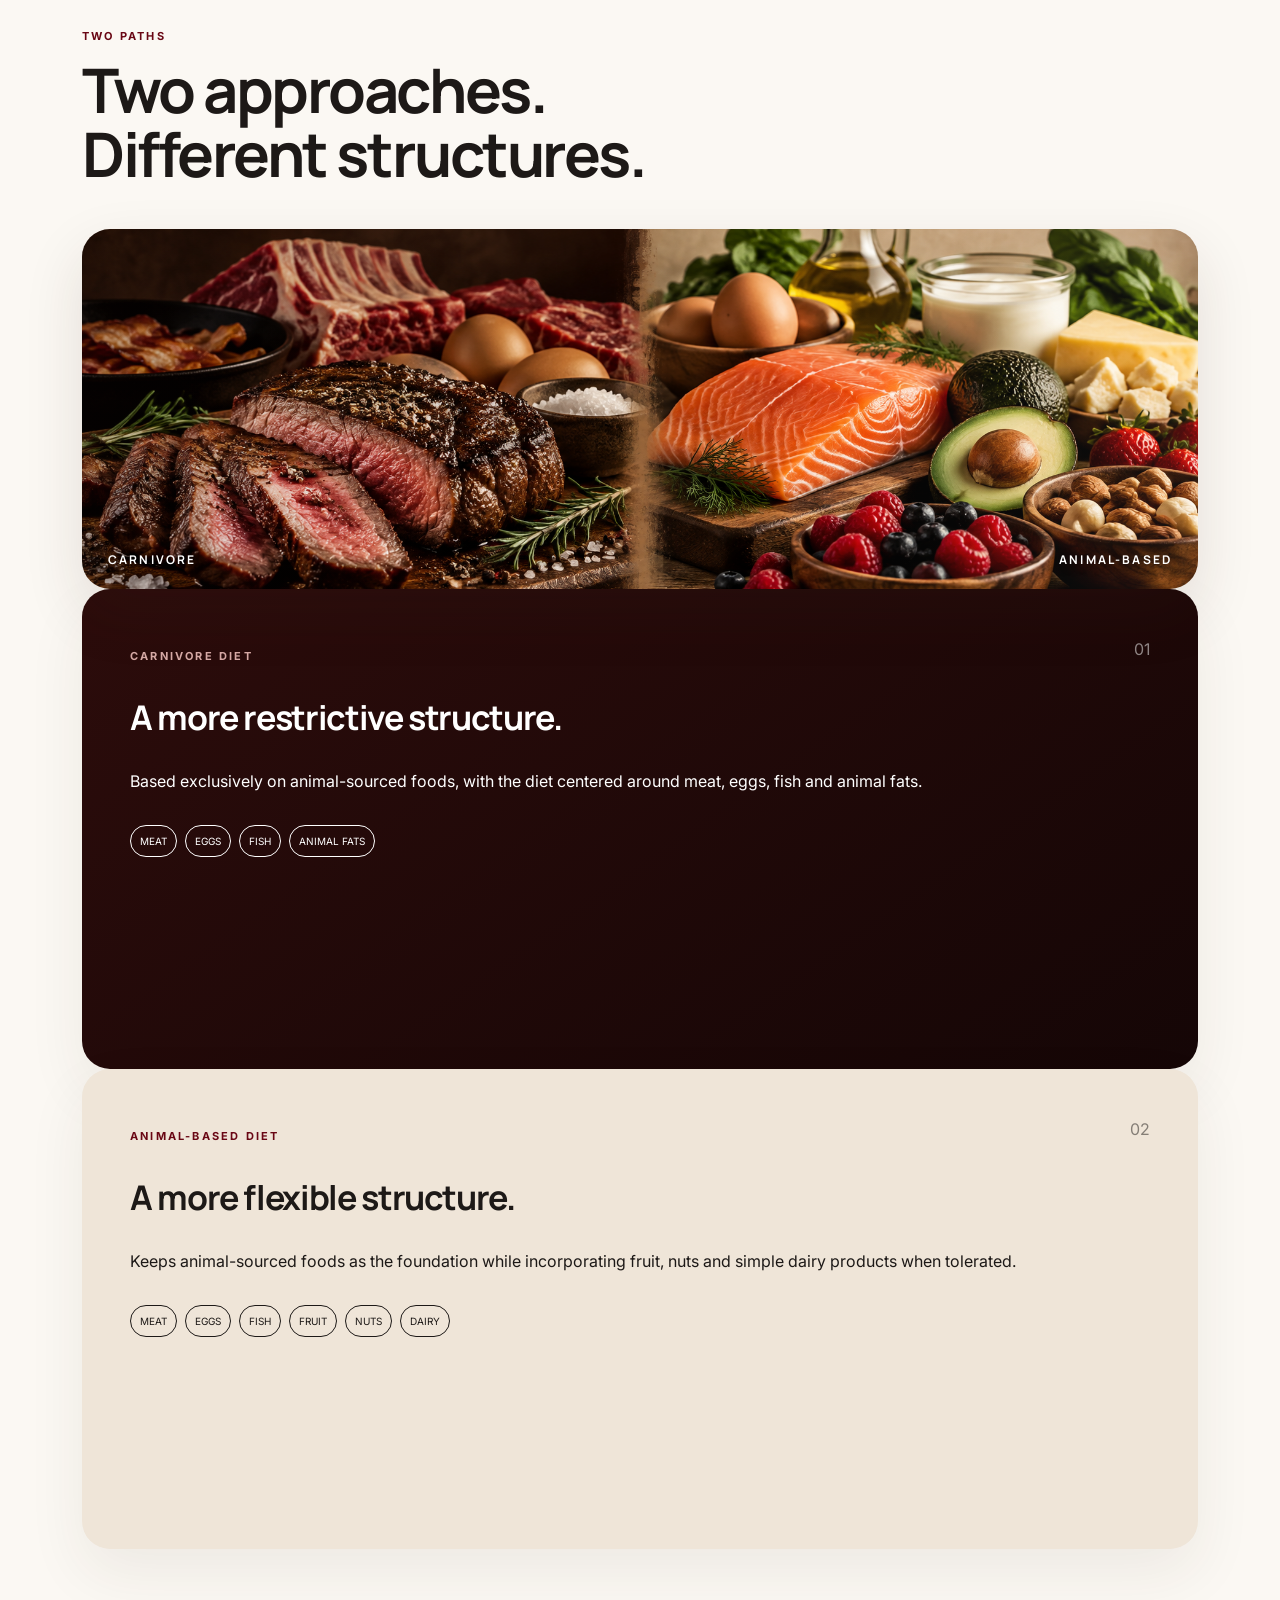
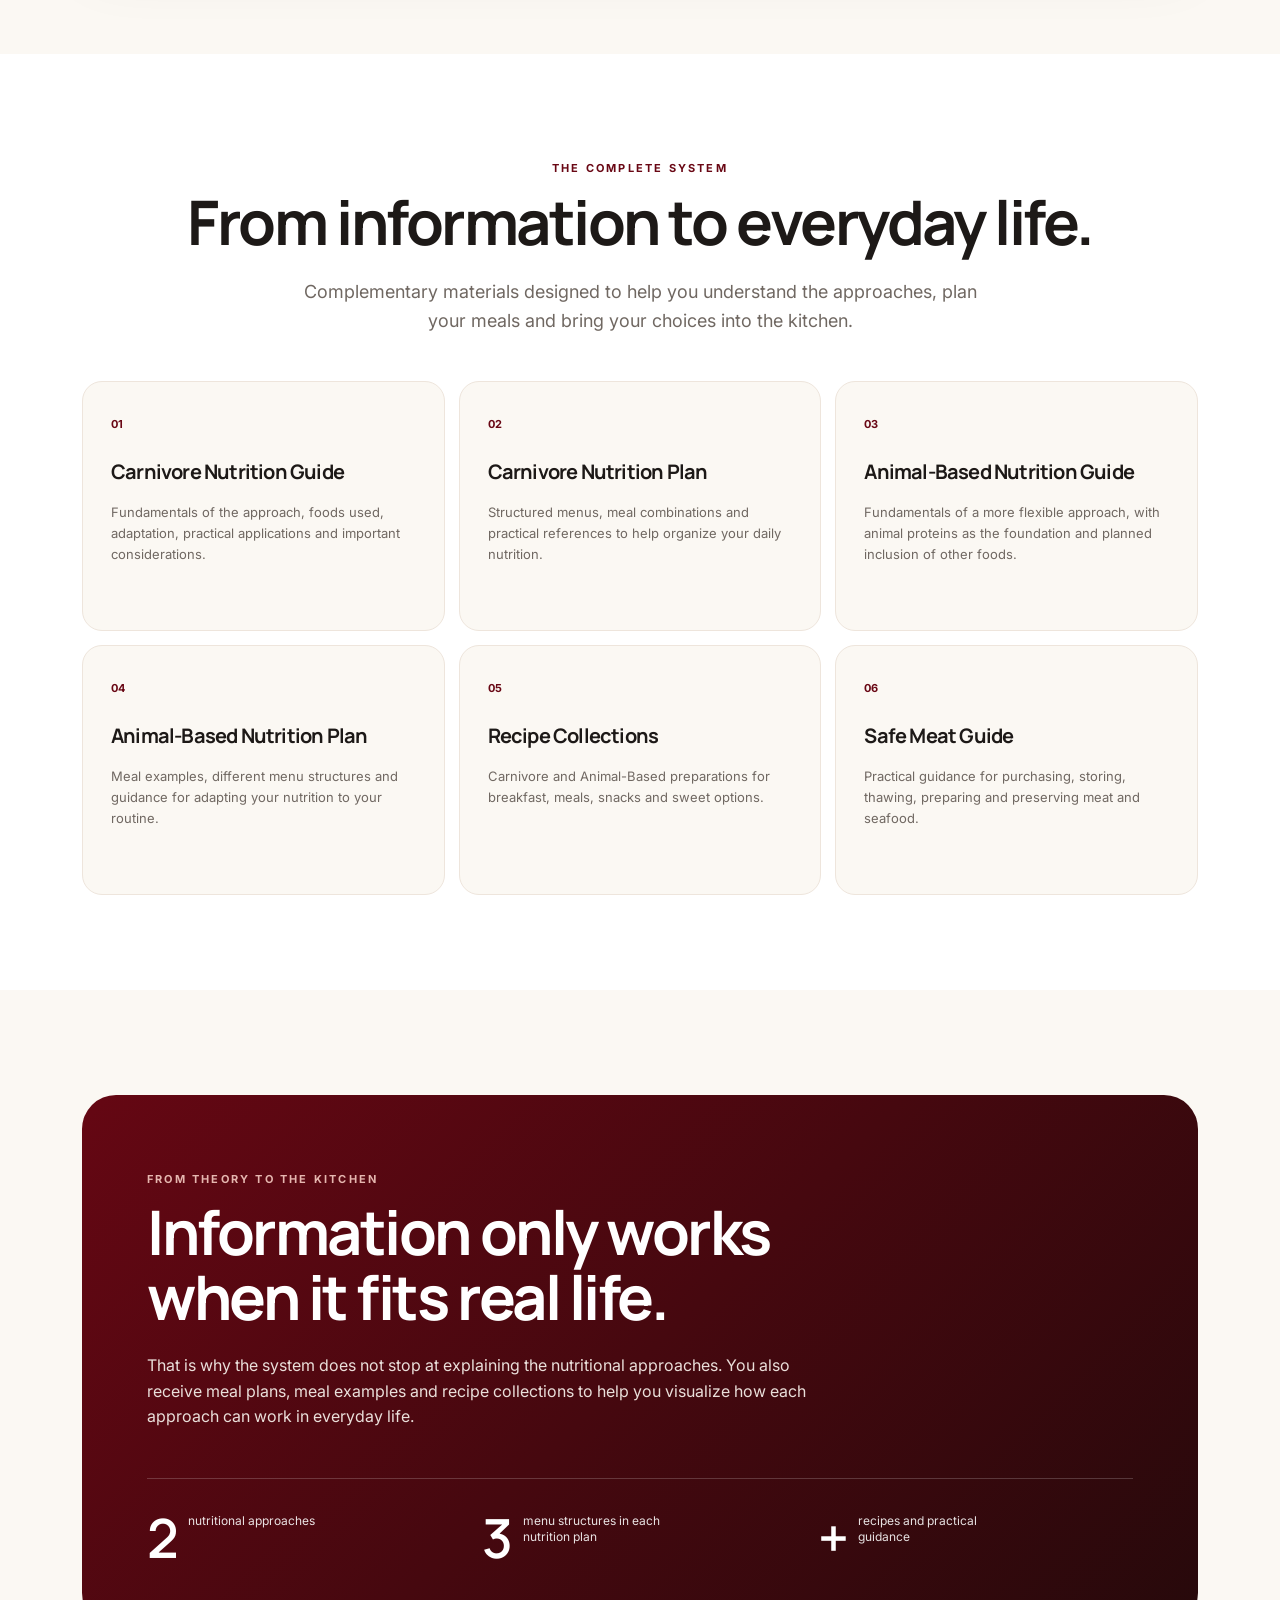
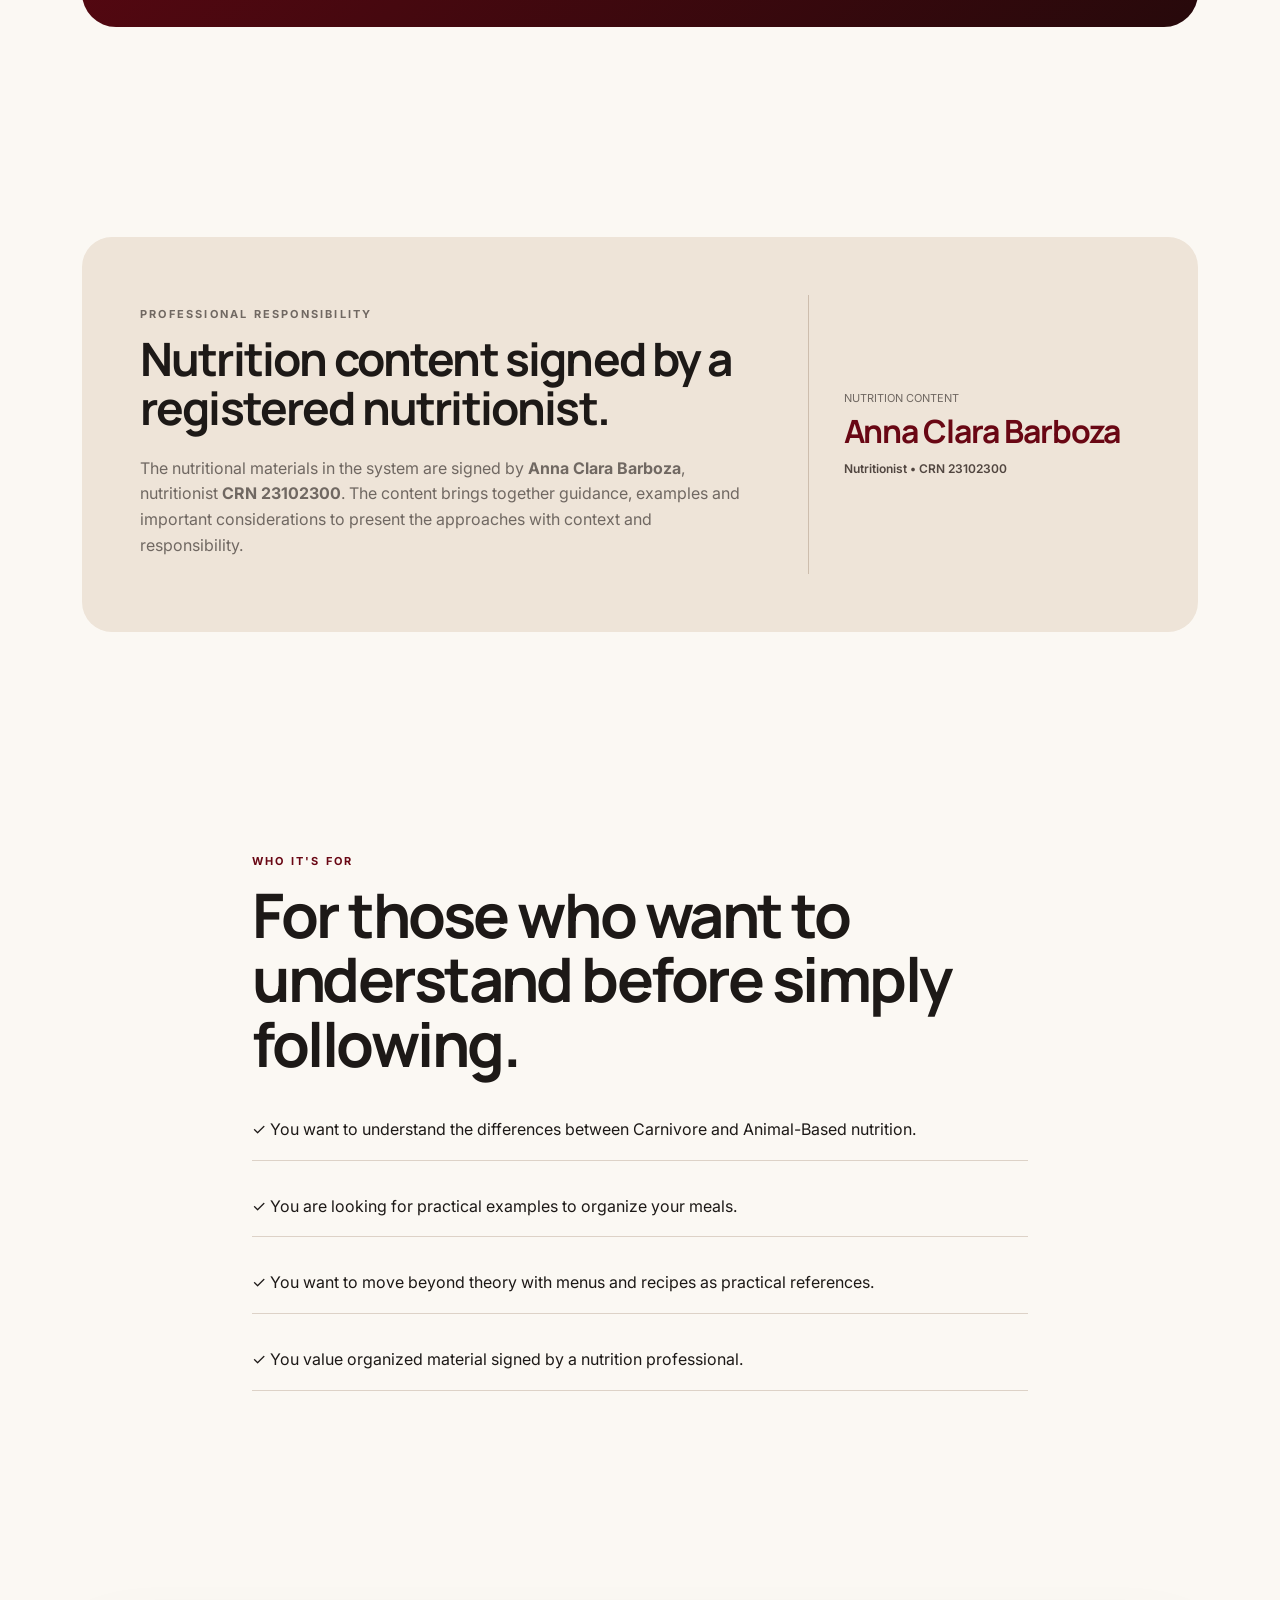
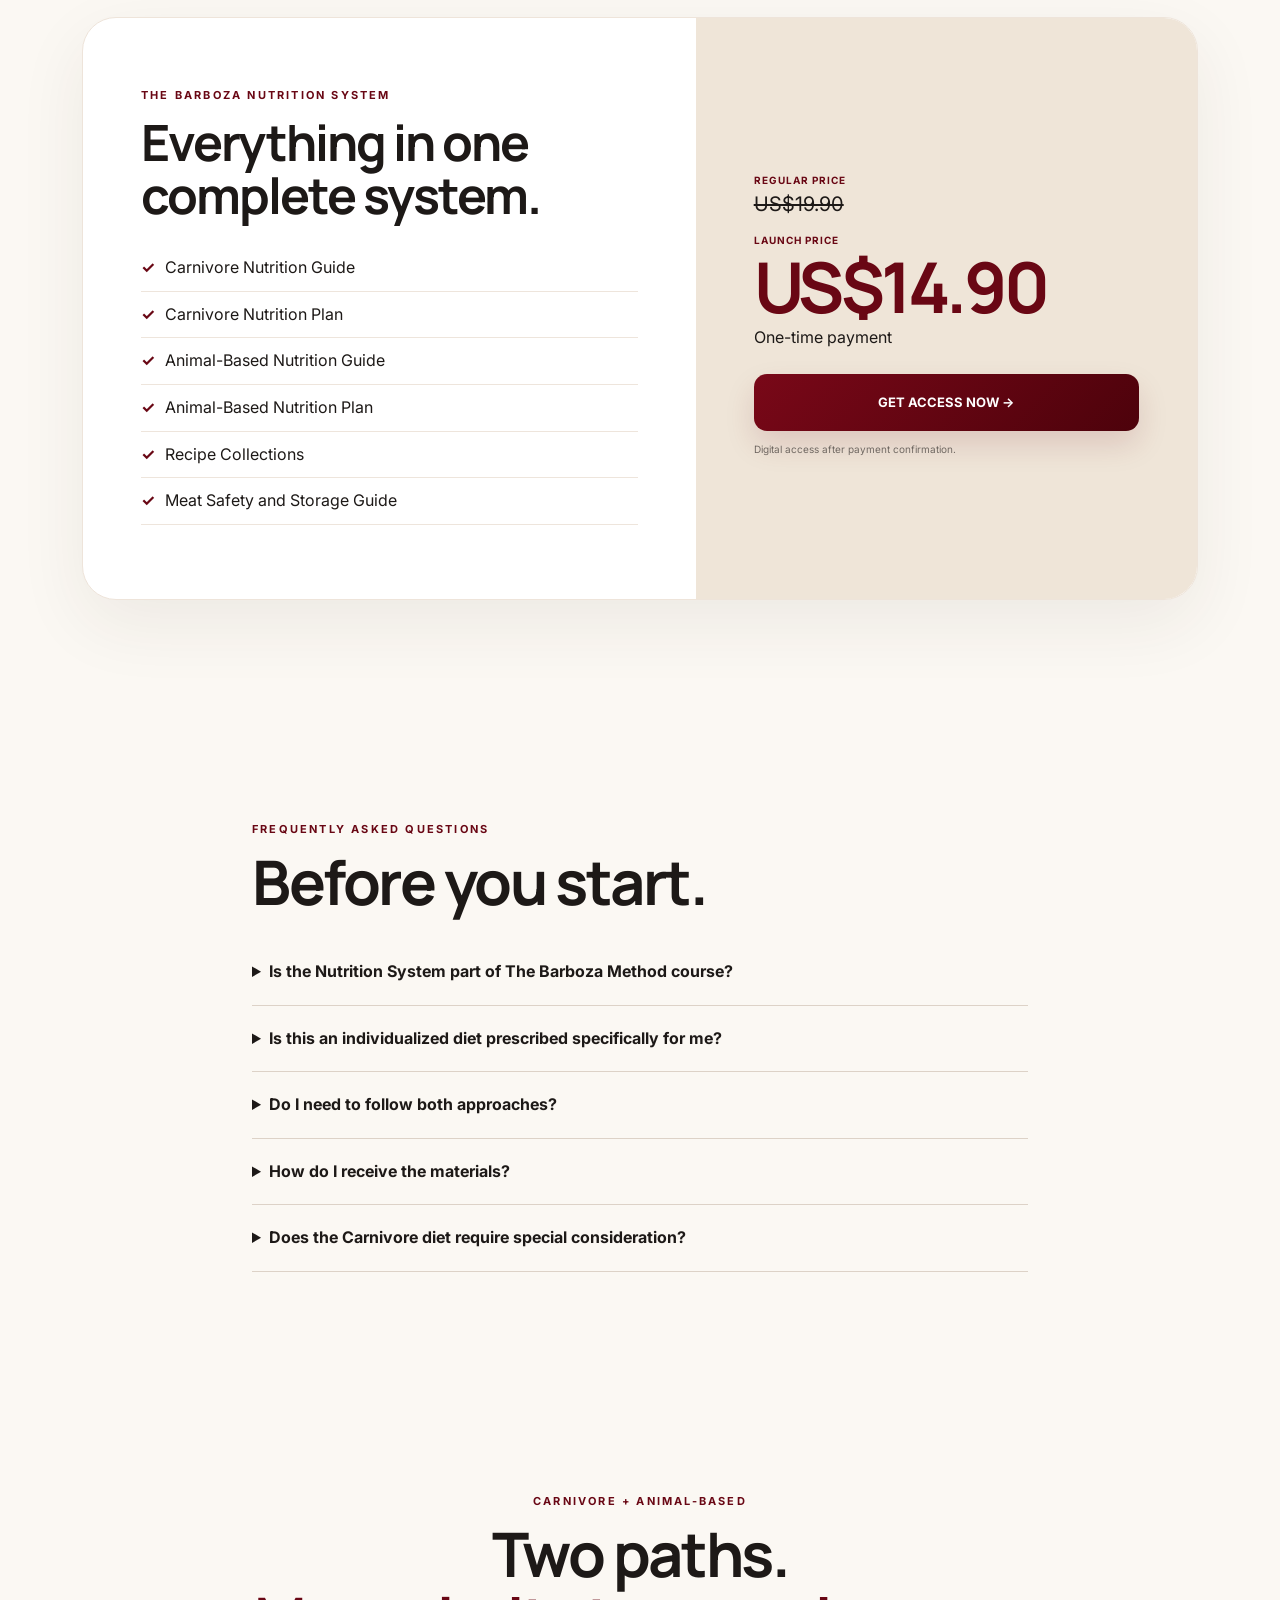
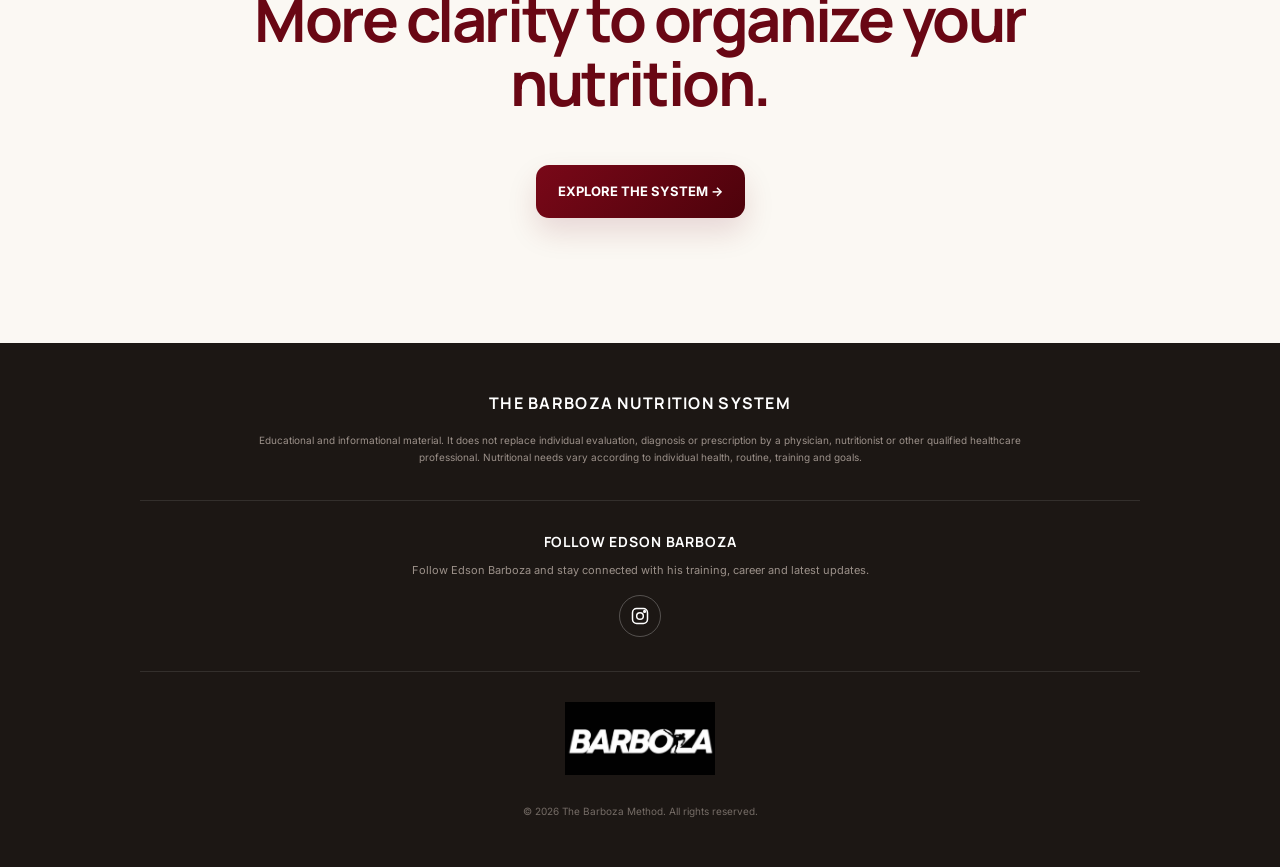
==== commit d14473f5: "Translate Nutrition System sales page to English" ====
--- a/index.html
+++ b/index.html
@@ -1,117 +1,270 @@
 <!doctype html>
-<html lang="pt-BR">
+<html lang="en-US">
 <head>
 <meta charset="utf-8"><meta name="viewport" content="width=device-width,initial-scale=1">
 <title>The Barboza Nutrition System</title>
-<meta name="description" content="Carnívora + Animal-Based: guias, planejamentos, cardápios e receitas.">
+<meta name="description" content="Carnivore + Animal-Based: guides, meal plans, menus and recipes.">
 <link rel="preconnect" href="https://fonts.googleapis.com">
 <link rel="preconnect" href="https://fonts.gstatic.com" crossorigin>
 <link href="https://fonts.googleapis.com/css2?family=Inter:wght@400;500;600;700&family=Manrope:wght@500;600;700&display=swap" rel="stylesheet">
 <link rel="stylesheet" href="styles.css">
 </head>
 <body>
-<header><a href="#top" class="brand"><i></i> BARBOZA <small>NUTRITION SYSTEM</small></a><a href="#oferta" class="topcta">QUERO ACESSAR</a></header>
+
+<header>
+  <a href="#top" class="brand"><i></i> BARBOZA <small>NUTRITION SYSTEM</small></a>
+  <a href="#offer" class="topcta">GET ACCESS</a>
+</header>
+
 <main id="top">
+
 <section class="hero wrap">
-<div>
-<p class="eyebrow">THE BARBOZA METHOD • NUTRIÇÃO</p>
-<h1>THE BARBOZA<br><b>NUTRITION SYSTEM</b></h1>
-<p class="kicker">CARNÍVORA + ANIMAL-BASED</p>
-<p class="lead">Dois caminhos nutricionais reunidos em um sistema de guias, planejamentos, cardápios e receitas para transformar informação em uma alimentação mais organizada e prática.</p>
-<a class="btn" href="#oferta">QUERO ACESSAR O NUTRITION SYSTEM →</a>
-<p class="micro">Material digital • PDFs • Pagamento único</p>
-</div>
-<div class="mockup product-visual">
-  <img
-    src="barboza-nutrition-system-mockup.png"
-    alt="The Barboza Nutrition System — guias e materiais de nutrição Carnívora e Animal-Based"
-  >
-</div>
-</section>
-<section class="strip"><div>↓<span>ACESSO DIGITAL</span></div><div>▤<span>MATERIAL EM PDF</span></div><div>▣<span>QUALQUER DISPOSITIVO</span></div><div>∞<span>PAGAMENTO ÚNICO</span></div></section>
+  <div>
+    <p class="eyebrow">THE BARBOZA METHOD • NUTRITION</p>
+    <h1>THE BARBOZA<br><b>NUTRITION SYSTEM</b></h1>
+    <p class="kicker">CARNIVORE + ANIMAL-BASED</p>
+    <p class="lead">Two nutritional approaches brought together in one system of guides, meal plans, menus and recipes designed to turn information into a more organized and practical way of eating.</p>
+    <a class="btn" href="#offer">GET THE NUTRITION SYSTEM →</a>
+    <p class="micro">Digital material • PDFs • One-time payment</p>
+  </div>
+
+  <div class="mockup product-visual">
+    <img
+      src="barboza-nutrition-system-mockup.png"
+      alt="The Barboza Nutrition System — Carnivore and Animal-Based nutrition guides and materials"
+    >
+  </div>
+</section>
+
+<section class="strip">
+  <div>↓<span>DIGITAL ACCESS</span></div>
+  <div>▤<span>PDF MATERIAL</span></div>
+  <div>▣<span>ANY DEVICE</span></div>
+  <div>∞<span>ONE-TIME PAYMENT</span></div>
+</section>
 
 <section class="center narrow">
-<p class="eyebrow">NÃO É APENAS UMA DIETA</p><h2>Entenda o que você come.<br><b>Escolha como aplicar.</b></h2>
-<p class="lead">A alimentação Carnívora e a Animal-Based partem de uma forte presença de alimentos de origem animal, mas não são a mesma estratégia. O Nutrition System reúne os dois caminhos para você compreender suas diferenças e ter recursos práticos para organizar sua alimentação.</p>
+  <p class="eyebrow">MORE THAN JUST A DIET</p>
+  <h2>Understand what you eat.<br><b>Choose how to apply it.</b></h2>
+  <p class="lead">Carnivore and Animal-Based nutrition both emphasize animal-sourced foods, but they are not the same approach. The Nutrition System brings both paths together so you can understand their differences and have practical resources to organize your nutrition.</p>
 </section>
 
 <section class="wrap">
-<p class="eyebrow">DOIS CAMINHOS</p><h2>Duas abordagens.<br>Estruturas diferentes.</h2>
-<div class="paths-visual">
-  <img
-    src="carnivora-animal-based-comparison.png"
-    alt="Comparação visual entre alimentos das abordagens Carnívora e Animal-Based"
-  >
-  <div class="paths-labels">
-    <span>CARNÍVORA</span>
-    <span>ANIMAL-BASED</span>
-  </div>
-</div>
-  
+  <p class="eyebrow">TWO PATHS</p>
+  <h2>Two approaches.<br>Different structures.</h2>
+
+  <div class="paths-visual">
+    <img
+      src="carnivora-animal-based-comparison.png"
+      alt="Visual comparison between foods used in Carnivore and Animal-Based approaches"
+    >
+    <div class="paths-labels">
+      <span>CARNIVORE</span>
+      <span>ANIMAL-BASED</span>
+    </div>
+  </div>
+
   <div class="paths">
-<article class="card dark"><span>01</span><p class="eyebrow">DIETA CARNÍVORA</p><h3>Uma estrutura mais restritiva.</h3><p>Baseada exclusivamente em alimentos de origem animal, concentrando a alimentação em carnes, ovos, peixes e gorduras animais.</p><div class="chips"><i>Carnes</i><i>Ovos</i><i>Peixes</i><i>Gorduras animais</i></div></article>
-<article class="card light"><span>02</span><p class="eyebrow">DIETA ANIMAL-BASED</p><h3>Uma estrutura mais flexível.</h3><p>Mantém os alimentos de origem animal como base e incorpora frutas, oleaginosas e laticínios simples quando tolerados.</p><div class="chips"><i>Carnes</i><i>Ovos</i><i>Peixes</i><i>Frutas</i><i>Oleaginosas</i><i>Laticínios</i></div></article>
-</div>
+    <article class="card dark">
+      <span>01</span>
+      <p class="eyebrow">CARNIVORE DIET</p>
+      <h3>A more restrictive structure.</h3>
+      <p>Based exclusively on animal-sourced foods, with the diet centered around meat, eggs, fish and animal fats.</p>
+      <div class="chips">
+        <i>Meat</i>
+        <i>Eggs</i>
+        <i>Fish</i>
+        <i>Animal fats</i>
+      </div>
+    </article>
+
+    <article class="card light">
+      <span>02</span>
+      <p class="eyebrow">ANIMAL-BASED DIET</p>
+      <h3>A more flexible structure.</h3>
+      <p>Keeps animal-sourced foods as the foundation while incorporating fruit, nuts and simple dairy products when tolerated.</p>
+      <div class="chips">
+        <i>Meat</i>
+        <i>Eggs</i>
+        <i>Fish</i>
+        <i>Fruit</i>
+        <i>Nuts</i>
+        <i>Dairy</i>
+      </div>
+    </article>
+  </div>
 </section>
 
 <section class="inside">
-<div class="wrap">
-<div class="center"><p class="eyebrow">O SISTEMA COMPLETO</p><h2>Da informação à rotina.</h2><p class="lead">Materiais complementares para entender os protocolos, planejar refeições e levar as escolhas para a cozinha.</p></div>
-<div class="grid">
-<article><span>01</span><h3>Guia Nutricional Carnívoro</h3><p>Fundamentos da abordagem, alimentos utilizados, adaptação, aplicações práticas e pontos de atenção.</p></article>
-<article><span>02</span><h3>Planejamento Nutricional Carnívoro</h3><p>Cardápios estruturados, combinações de refeições e referências práticas para organizar o dia alimentar.</p></article>
-<article><span>03</span><h3>Guia Nutricional Animal-Based</h3><p>Fundamentos de uma abordagem mais flexível, com proteínas animais como base e inclusão planejada de outros alimentos.</p></article>
-<article><span>04</span><h3>Planejamento Nutricional Animal-Based</h3><p>Exemplos de refeições, diferentes estruturas de cardápio e orientações para ajustar a alimentação à rotina.</p></article>
-<article><span>05</span><h3>Coleções de Receitas</h3><p>Preparações carnívoras e Animal-Based para cafés da manhã, refeições, lanches e opções doces.</p></article>
-<article><span>06</span><h3>Guia Carne Segura</h3><p>Orientações práticas para compra, armazenamento, descongelamento, preparo e conservação de carnes e frutos do mar.</p></article>
-</div></div></section>
-
-<section class="wrap"><div class="wine">
-<p class="eyebrow">DA TEORIA PARA A COZINHA</p><h2>Informação só funciona<br>quando cabe na vida real.</h2>
-<p>Por isso o sistema não termina na explicação dos protocolos. Você também recebe planejamentos, exemplos de refeições e coleções de receitas para visualizar como cada abordagem pode funcionar no dia a dia.</p>
-<div class="stats"><div><b>2</b><span>abordagens nutricionais</span></div><div><b>3</b><span>estruturas de cardápio em cada planejamento</span></div><div><b>+</b><span>receitas e orientações práticas</span></div></div>
-</div></section>
-
-<section class="wrap"><div class="pro">
-<div><p class="eyebrow">RESPONSABILIDADE PROFISSIONAL</p><h2>Conteúdo nutricional assinado por nutricionista.</h2><p>Os materiais nutricionais do sistema são assinados por <b>Anna Clara Barboza</b>, nutricionista <b>CRN 23102300</b>. O conteúdo reúne orientações, exemplos e pontos de atenção para apresentar os protocolos com contexto e responsabilidade.</p></div>
-<div class="sig"><small>CONTEÚDO NUTRICIONAL</small><strong>Anna Clara Barboza</strong><span>Nutricionista • CRN 23102300</span></div>
-</div></section>
+  <div class="wrap">
+    <div class="center">
+      <p class="eyebrow">THE COMPLETE SYSTEM</p>
+      <h2>From information to everyday life.</h2>
+      <p class="lead">Complementary materials designed to help you understand the approaches, plan your meals and bring your choices into the kitchen.</p>
+    </div>
+
+    <div class="grid">
+      <article>
+        <span>01</span>
+        <h3>Carnivore Nutrition Guide</h3>
+        <p>Fundamentals of the approach, foods used, adaptation, practical applications and important considerations.</p>
+      </article>
+
+      <article>
+        <span>02</span>
+        <h3>Carnivore Nutrition Plan</h3>
+        <p>Structured menus, meal combinations and practical references to help organize your daily nutrition.</p>
+      </article>
+
+      <article>
+        <span>03</span>
+        <h3>Animal-Based Nutrition Guide</h3>
+        <p>Fundamentals of a more flexible approach, with animal proteins as the foundation and planned inclusion of other foods.</p>
+      </article>
+
+      <article>
+        <span>04</span>
+        <h3>Animal-Based Nutrition Plan</h3>
+        <p>Meal examples, different menu structures and guidance for adapting your nutrition to your routine.</p>
+      </article>
+
+      <article>
+        <span>05</span>
+        <h3>Recipe Collections</h3>
+        <p>Carnivore and Animal-Based preparations for breakfast, meals, snacks and sweet options.</p>
+      </article>
+
+      <article>
+        <span>06</span>
+        <h3>Safe Meat Guide</h3>
+        <p>Practical guidance for purchasing, storing, thawing, preparing and preserving meat and seafood.</p>
+      </article>
+    </div>
+  </div>
+</section>
+
+<section class="wrap">
+  <div class="wine">
+    <p class="eyebrow">FROM THEORY TO THE KITCHEN</p>
+    <h2>Information only works<br>when it fits real life.</h2>
+    <p>That is why the system does not stop at explaining the nutritional approaches. You also receive meal plans, meal examples and recipe collections to help you visualize how each approach can work in everyday life.</p>
+
+    <div class="stats">
+      <div><b>2</b><span>nutritional approaches</span></div>
+      <div><b>3</b><span>menu structures in each nutrition plan</span></div>
+      <div><b>+</b><span>recipes and practical guidance</span></div>
+    </div>
+  </div>
+</section>
+
+<section class="wrap">
+  <div class="pro">
+    <div>
+      <p class="eyebrow">PROFESSIONAL RESPONSIBILITY</p>
+      <h2>Nutrition content signed by a registered nutritionist.</h2>
+      <p>The nutritional materials in the system are signed by <b>Anna Clara Barboza</b>, nutritionist <b>CRN 23102300</b>. The content brings together guidance, examples and important considerations to present the approaches with context and responsibility.</p>
+    </div>
+
+    <div class="sig">
+      <small>NUTRITION CONTENT</small>
+      <strong>Anna Clara Barboza</strong>
+      <span>Nutritionist • CRN 23102300</span>
+    </div>
+  </div>
+</section>
 
 <section class="narrow">
-<p class="eyebrow">PARA QUEM É</p><h2>Para quem quer entender antes de simplesmente seguir.</h2>
-<div class="checks"><p>✓ Quer conhecer as diferenças entre Carnívora e Animal-Based.</p><p>✓ Busca exemplos práticos de organização das refeições.</p><p>✓ Quer sair da teoria e ter cardápios e receitas como referência.</p><p>✓ Valoriza um material organizado e assinado por profissional de Nutrição.</p></div>
-</section>
-
-<section class="wrap" id="oferta"><div class="offer">
-<div><p class="eyebrow">THE BARBOZA NUTRITION SYSTEM</p><h2>Tudo em um único sistema.</h2><ul><li>Guia Nutricional Carnívoro</li><li>Planejamento Nutricional Carnívoro</li><li>Guia Nutricional Animal-Based</li><li>Planejamento Nutricional Animal-Based</li><li>Coleções de receitas</li><li>Guia de segurança e conservação de carnes</li></ul></div>
-<div class="price"><small>PREÇO NORMAL</small><del>R$47</del><small>PREÇO DE LANÇAMENTO</small><strong>R$37</strong><span>Pagamento único</span><a class="btn checkout" href="#">QUERO ACESSAR AGORA →</a><em>Acesso digital após confirmação do pagamento.</em></div>
-</div></section>
+  <p class="eyebrow">WHO IT'S FOR</p>
+  <h2>For those who want to understand before simply following.</h2>
+
+  <div class="checks">
+    <p>✓ You want to understand the differences between Carnivore and Animal-Based nutrition.</p>
+    <p>✓ You are looking for practical examples to organize your meals.</p>
+    <p>✓ You want to move beyond theory with menus and recipes as practical references.</p>
+    <p>✓ You value organized material signed by a nutrition professional.</p>
+  </div>
+</section>
+
+<section class="wrap" id="offer">
+  <div class="offer">
+    <div>
+      <p class="eyebrow">THE BARBOZA NUTRITION SYSTEM</p>
+      <h2>Everything in one complete system.</h2>
+
+      <ul>
+        <li>Carnivore Nutrition Guide</li>
+        <li>Carnivore Nutrition Plan</li>
+        <li>Animal-Based Nutrition Guide</li>
+        <li>Animal-Based Nutrition Plan</li>
+        <li>Recipe Collections</li>
+        <li>Meat Safety and Storage Guide</li>
+      </ul>
+    </div>
+
+    <div class="price">
+      <small>REGULAR PRICE</small>
+      <del>US$19.90</del>
+      <small>LAUNCH PRICE</small>
+      <strong>US$14.90</strong>
+      <span>One-time payment</span>
+      <a class="btn checkout" href="#">GET ACCESS NOW →</a>
+      <em>Digital access after payment confirmation.</em>
+    </div>
+  </div>
+</section>
 
 <section class="narrow faq">
-<p class="eyebrow">PERGUNTAS FREQUENTES</p><h2>Antes de começar.</h2>
-<details><summary>O Nutrition System faz parte do curso The Barboza Method?</summary><p>Não. O The Barboza Nutrition System é um produto digital independente dos cursos de luta do The Barboza Method.</p></details>
-<details><summary>O material é uma dieta individual prescrita para mim?</summary><p>Não. Os materiais têm finalidade educacional e informativa. Necessidades de energia, macronutrientes e alimentos devem ser individualizadas conforme saúde, rotina, treinamento e objetivos.</p></details>
-<details><summary>Preciso seguir as duas abordagens?</summary><p>Não. O sistema apresenta dois caminhos diferentes para que você compreenda como cada abordagem é estruturada. A escolha e os ajustes devem considerar suas necessidades individuais e, quando indicado, acompanhamento profissional.</p></details>
-<details><summary>Como recebo os materiais?</summary><p>O produto é digital. Após a confirmação da compra, o acesso é liberado pela plataforma Hotmart.</p></details>
-<details><summary>A dieta Carnívora exige cuidados?</summary><p>Sim. É uma abordagem altamente restritiva e o próprio material destaca que a evidência sobre benefícios de longo prazo é limitada. Acompanhamento profissional é recomendado para avaliar adequação e monitoramento individual.</p></details>
-</section>
-
-<section class="narrow center final"><p class="eyebrow">CARNÍVORA + ANIMAL-BASED</p><h2>Dois caminhos.<br><b>Mais clareza para organizar sua alimentação.</b></h2><a class="btn" href="#oferta">CONHECER O SISTEMA →</a></section>
+  <p class="eyebrow">FREQUENTLY ASKED QUESTIONS</p>
+  <h2>Before you start.</h2>
+
+  <details>
+    <summary>Is the Nutrition System part of The Barboza Method course?</summary>
+    <p>No. The Barboza Nutrition System is a digital product that is independent from The Barboza Method fight courses.</p>
+  </details>
+
+  <details>
+    <summary>Is this an individualized diet prescribed specifically for me?</summary>
+    <p>No. The materials are intended for educational and informational purposes. Energy needs, macronutrients and food choices should be individualized according to your health, routine, training and goals.</p>
+  </details>
+
+  <details>
+    <summary>Do I need to follow both approaches?</summary>
+    <p>No. The system presents two different approaches so you can understand how each one is structured. Your choices and any adjustments should consider your individual needs and, when appropriate, professional guidance.</p>
+  </details>
+
+  <details>
+    <summary>How do I receive the materials?</summary>
+    <p>This is a digital product. After your purchase is confirmed, access is provided through the Hotmart platform.</p>
+  </details>
+
+  <details>
+    <summary>Does the Carnivore diet require special consideration?</summary>
+    <p>Yes. It is a highly restrictive approach, and the material itself notes that evidence regarding long-term benefits is limited. Professional guidance is recommended to assess suitability and individual monitoring.</p>
+  </details>
+</section>
+
+<section class="narrow center final">
+  <p class="eyebrow">CARNIVORE + ANIMAL-BASED</p>
+  <h2>Two paths.<br><b>More clarity to organize your nutrition.</b></h2>
+  <a class="btn" href="#offer">EXPLORE THE SYSTEM →</a>
+</section>
+
 </main>
+
 <footer>
   <div class="footer-content">
 
     <strong class="footer-title">THE BARBOZA NUTRITION SYSTEM</strong>
 
     <p class="footer-disclaimer">
-      Material educacional e informativo. Não substitui avaliação, diagnóstico ou prescrição individual realizada por médico, nutricionista ou outro profissional de saúde qualificado. Necessidades nutricionais variam conforme saúde, rotina, treinamento e objetivos individuais.
+      Educational and informational material. It does not replace individual evaluation, diagnosis or prescription by a physician, nutritionist or other qualified healthcare professional. Nutritional needs vary according to individual health, routine, training and goals.
     </p>
 
     <div class="footer-social">
-      <strong>ACOMPANHE EDSON BARBOZA</strong>
+      <strong>FOLLOW EDSON BARBOZA</strong>
       <p>
-        Acompanhe Edson Barboza e fique por dentro de seus treinos,
-        carreira e novidades.
+        Follow Edson Barboza and stay connected with his training,
+        career and latest updates.
       </p>
 
       <a
@@ -121,7 +274,11 @@
         rel="noopener noreferrer"
         aria-label="Instagram — Edson Barboza"
       >
-        Instagram
+        <svg viewBox="0 0 24 24" aria-hidden="true">
+          <rect x="3" y="3" width="18" height="18" rx="5"></rect>
+          <circle cx="12" cy="12" r="4"></circle>
+          <circle cx="17.5" cy="6.5" r="1"></circle>
+        </svg>
       </a>
     </div>
 
@@ -133,11 +290,20 @@
     </div>
 
     <small class="footer-copyright">
-      © 2026 The Barboza Method. Todos os direitos reservados.
+      © 2026 The Barboza Method. All rights reserved.
     </small>
 
   </div>
 </footer>
-<div class="sticky"><div><small>LANÇAMENTO</small><b>R$37</b></div><a class="checkout" href="#">QUERO ACESSAR</a></div>
+
+<div class="sticky">
+  <div>
+    <small>LAUNCH PRICE</small>
+    <b>US$14.90</b>
+  </div>
+  <a class="checkout" href="#">GET ACCESS</a>
+</div>
+
 <script src="script.js"></script>
-</body></html>
+</body>
+</html>
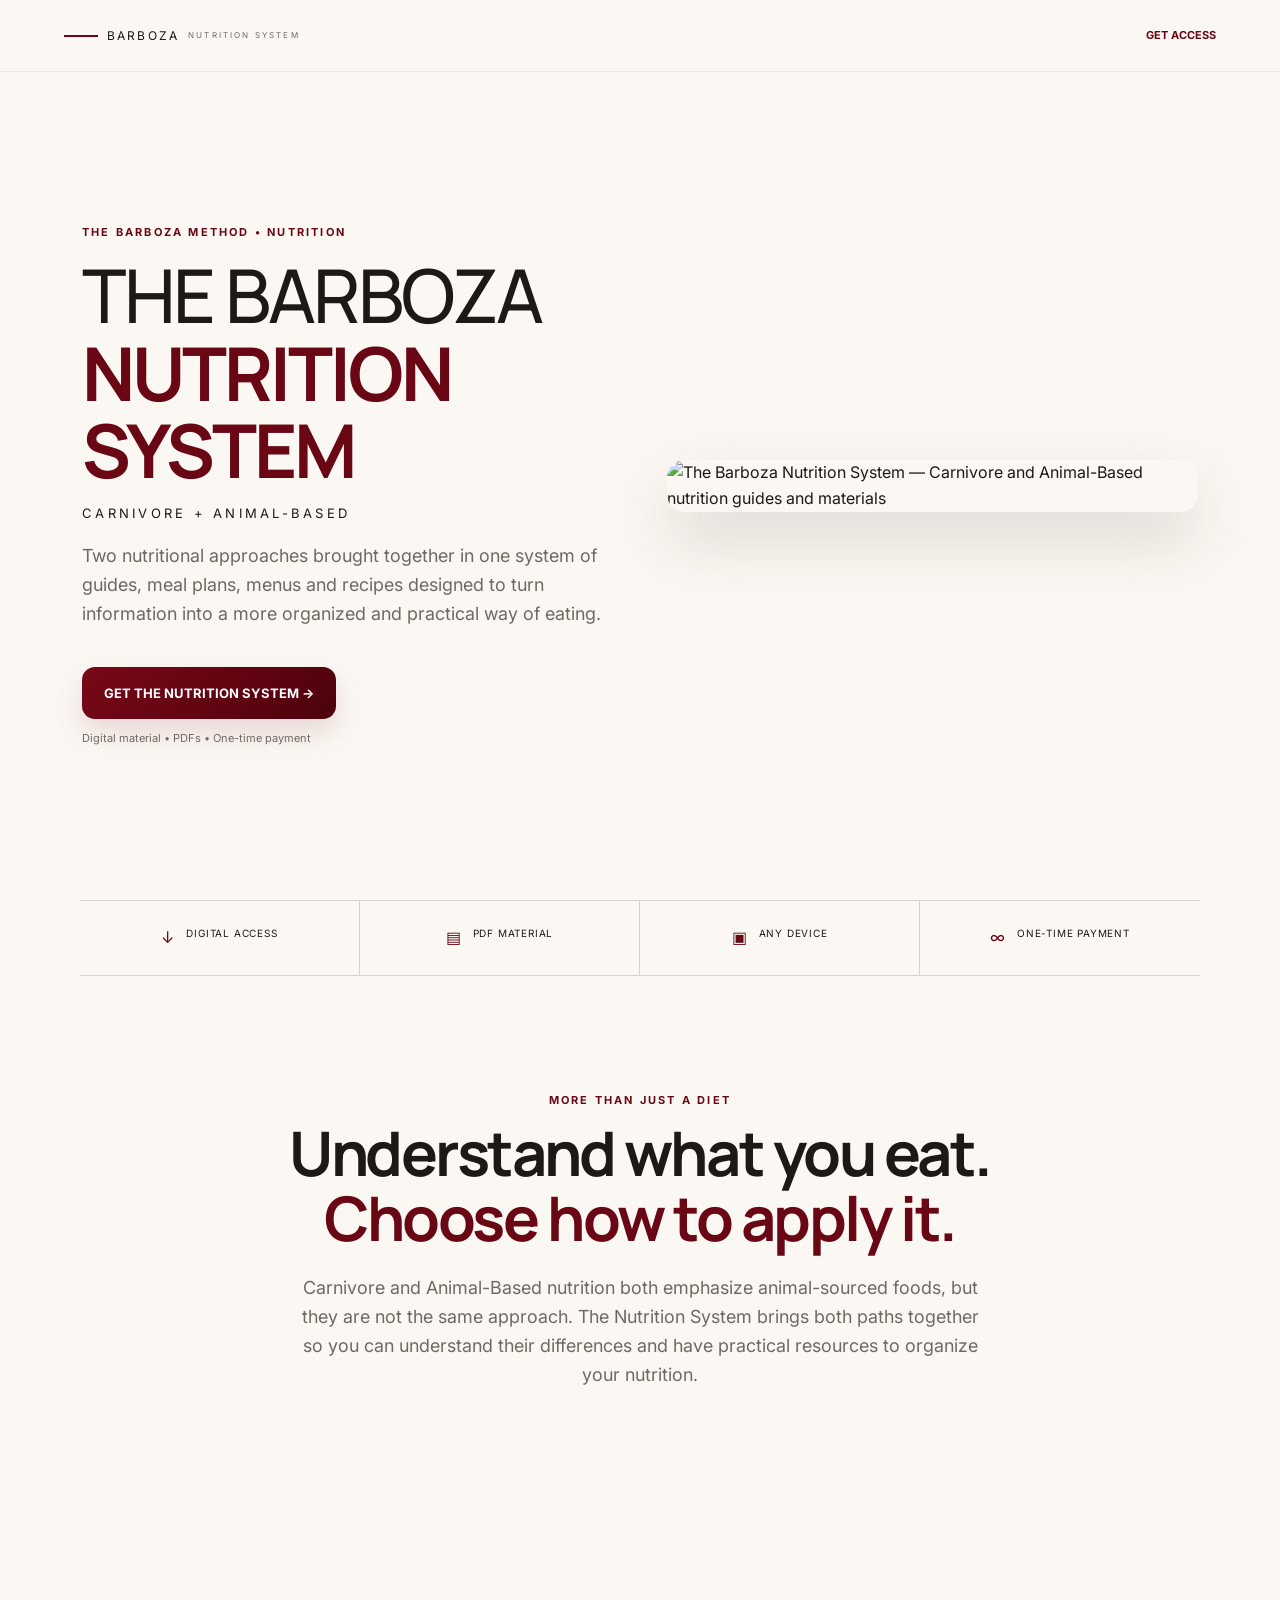
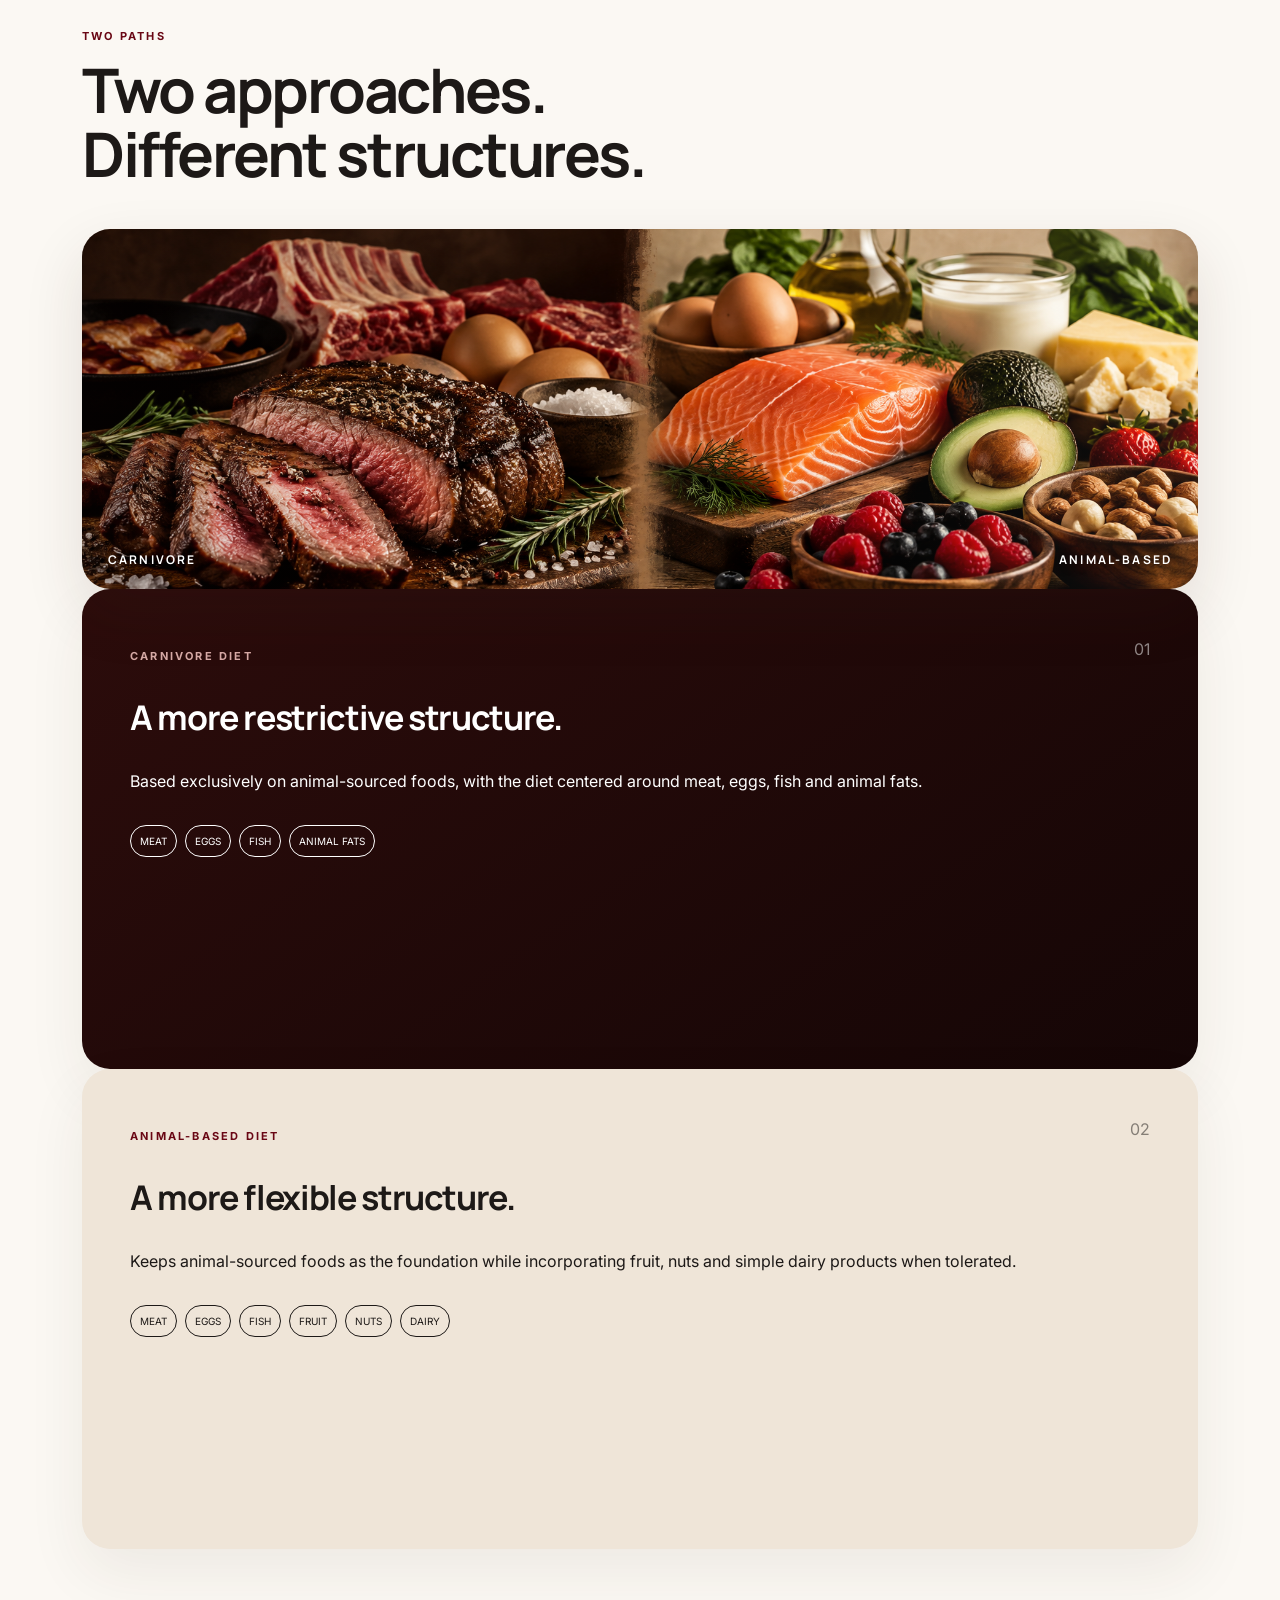
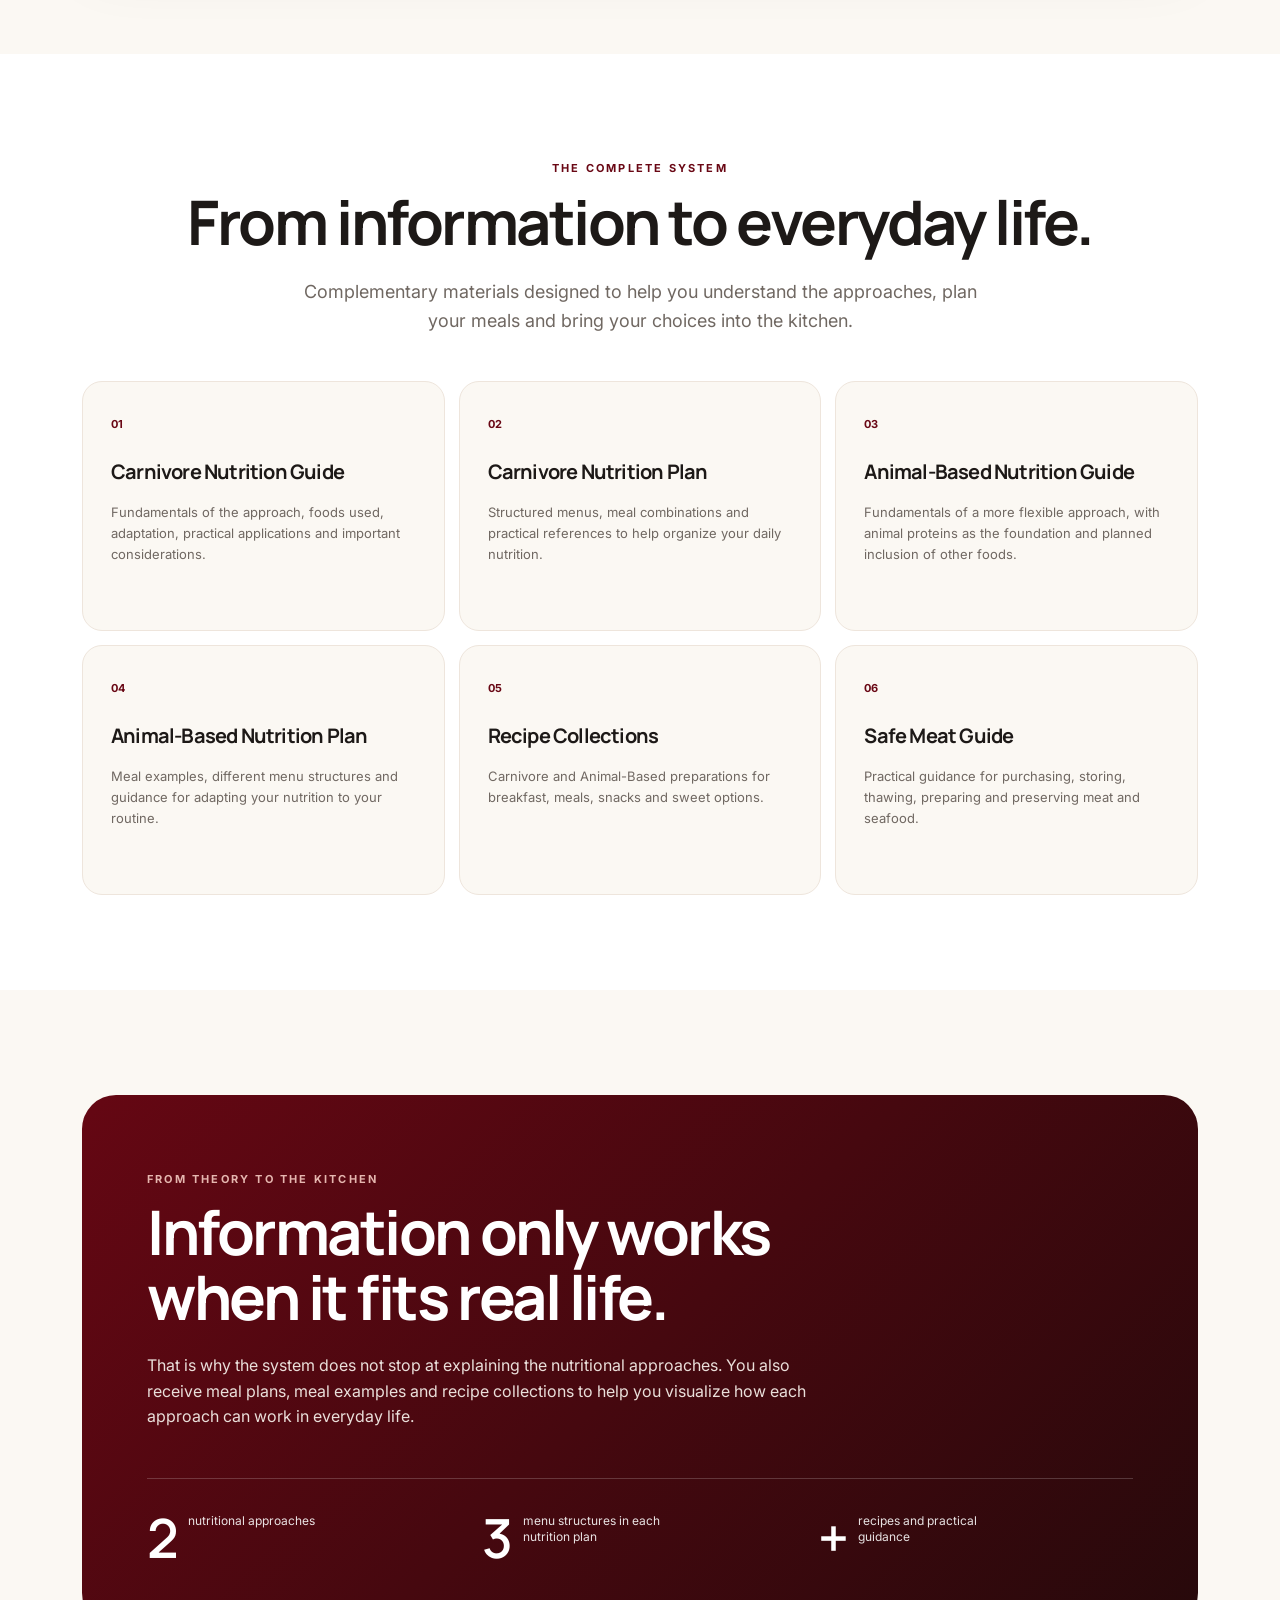
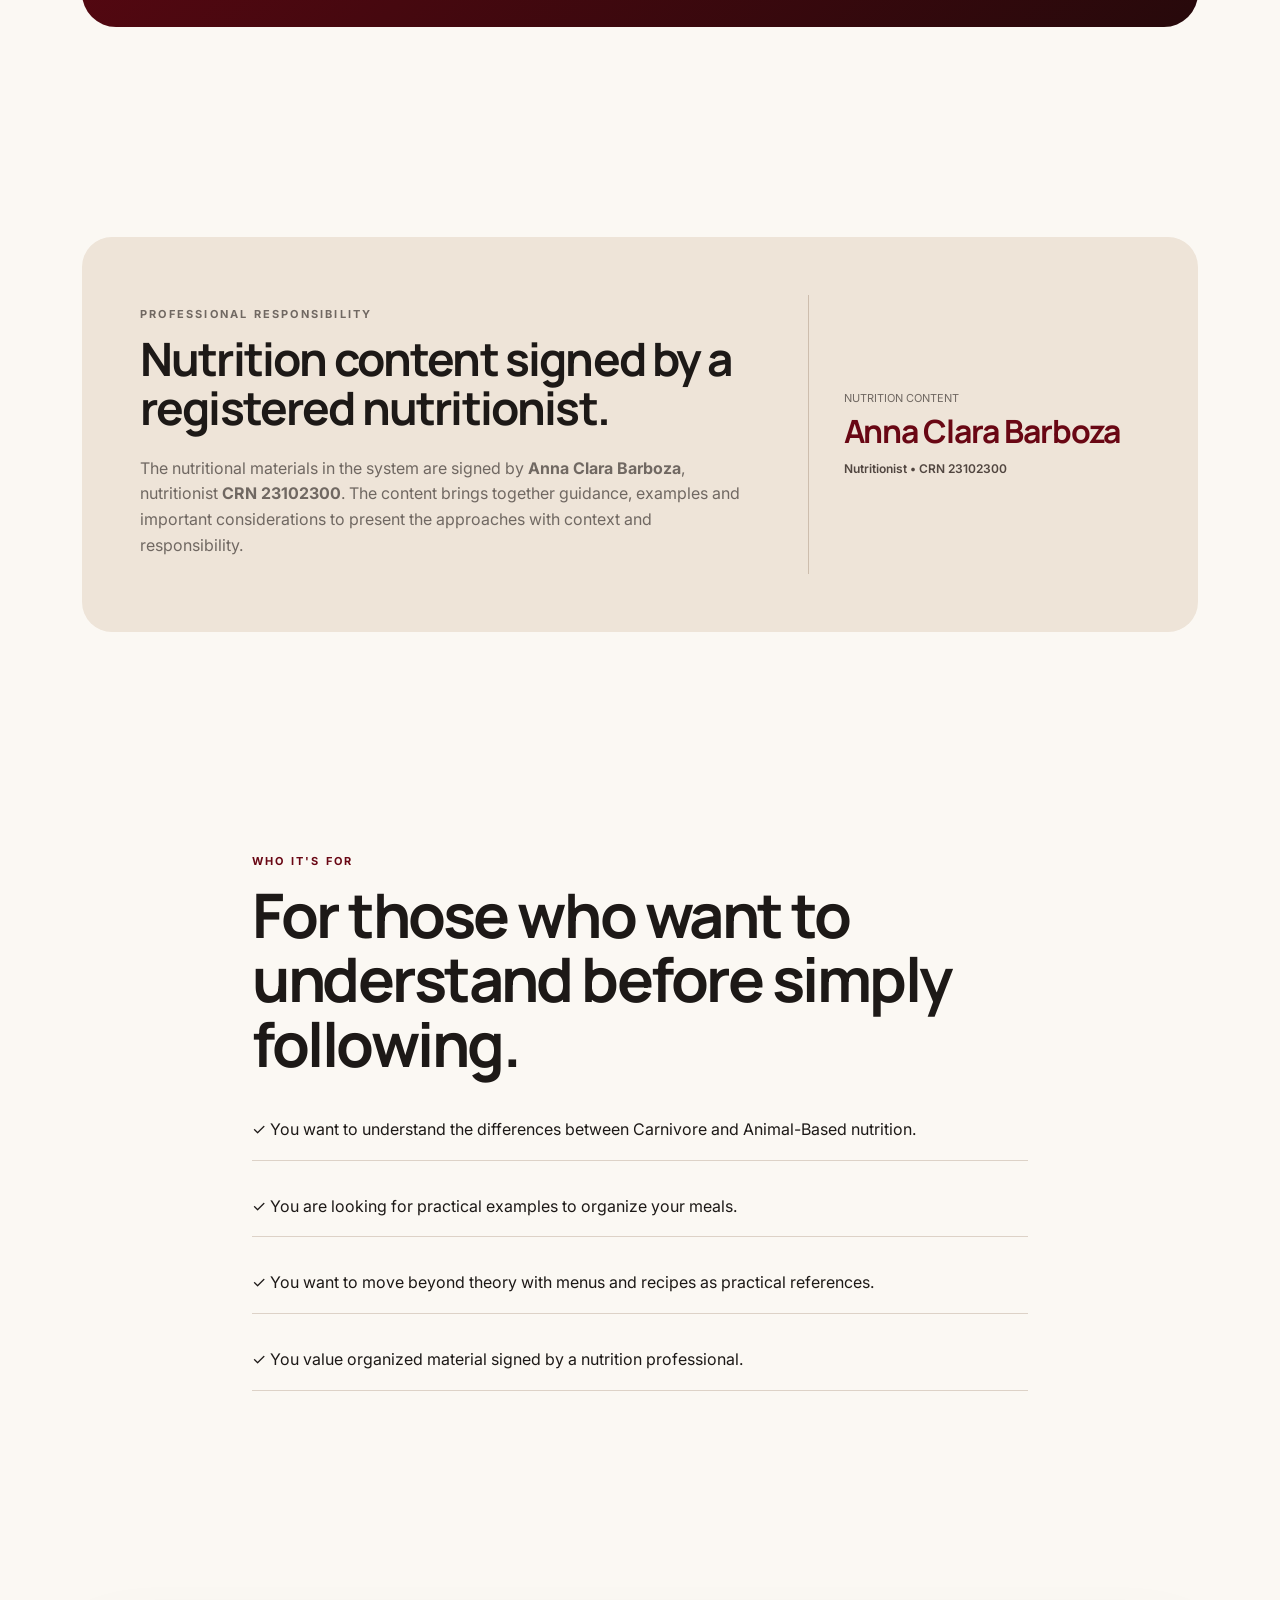
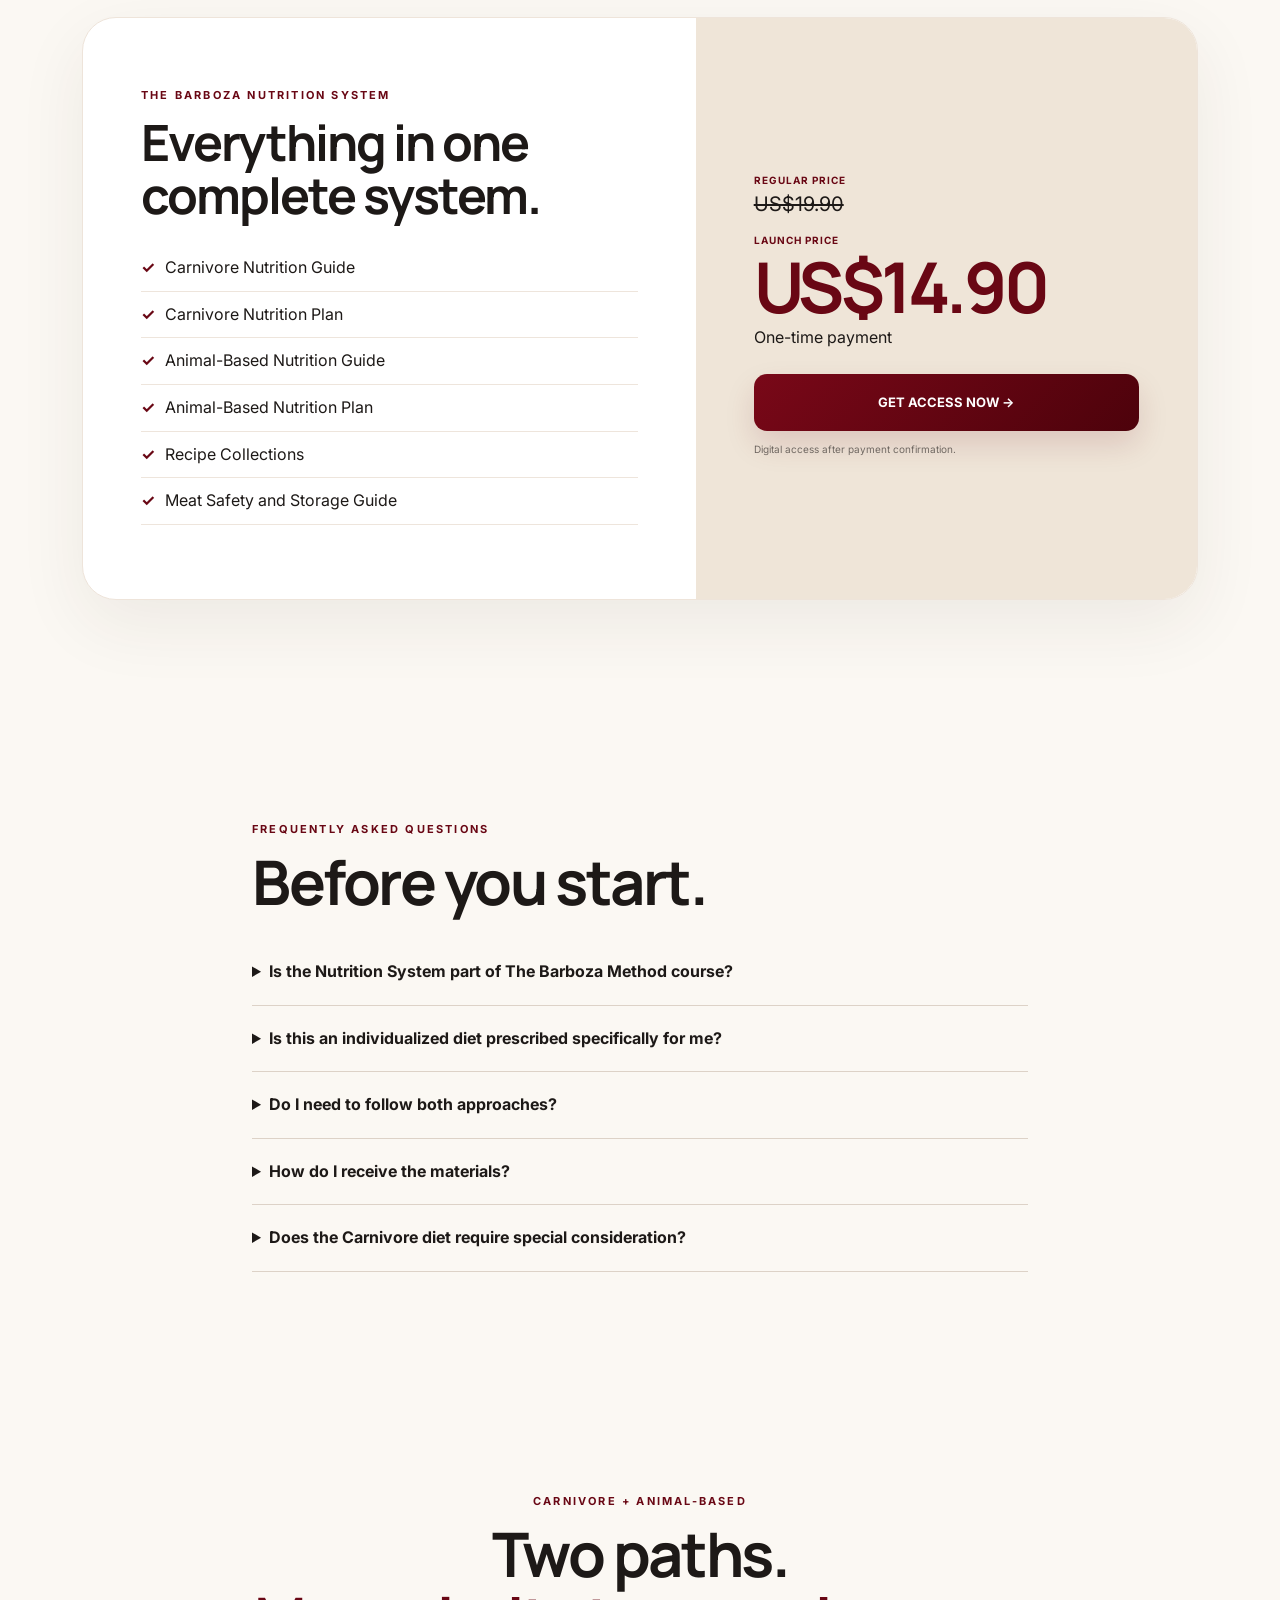
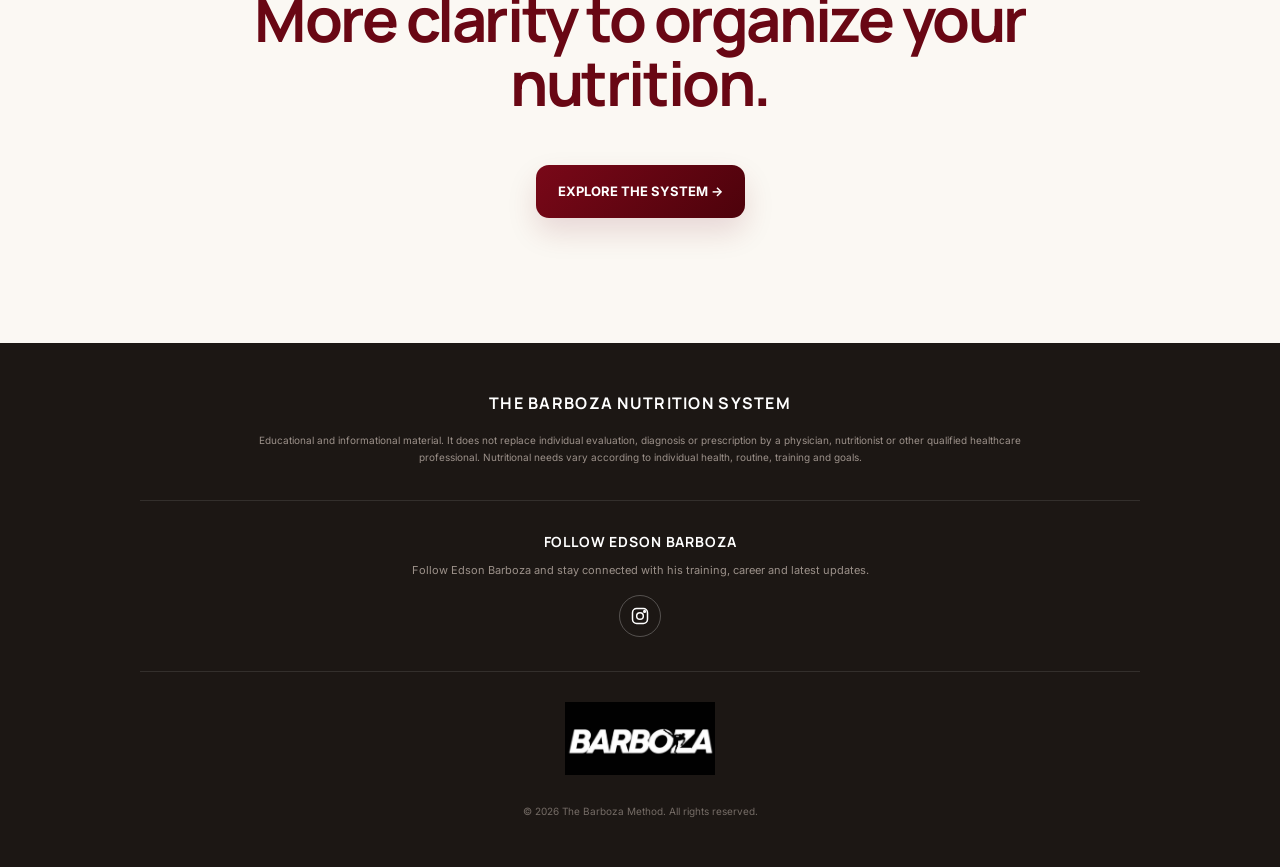
==== commit 61b7b255: "Use English product mockup" ====
--- a/index.html
+++ b/index.html
@@ -30,7 +30,7 @@
 
   <div class="mockup product-visual">
     <img
-      src="barboza-nutrition-system-mockup.png"
+      src="barboza-nutrition-system-mockup-EN.PNG"
       alt="The Barboza Nutrition System — Carnivore and Animal-Based nutrition guides and materials"
     >
   </div>
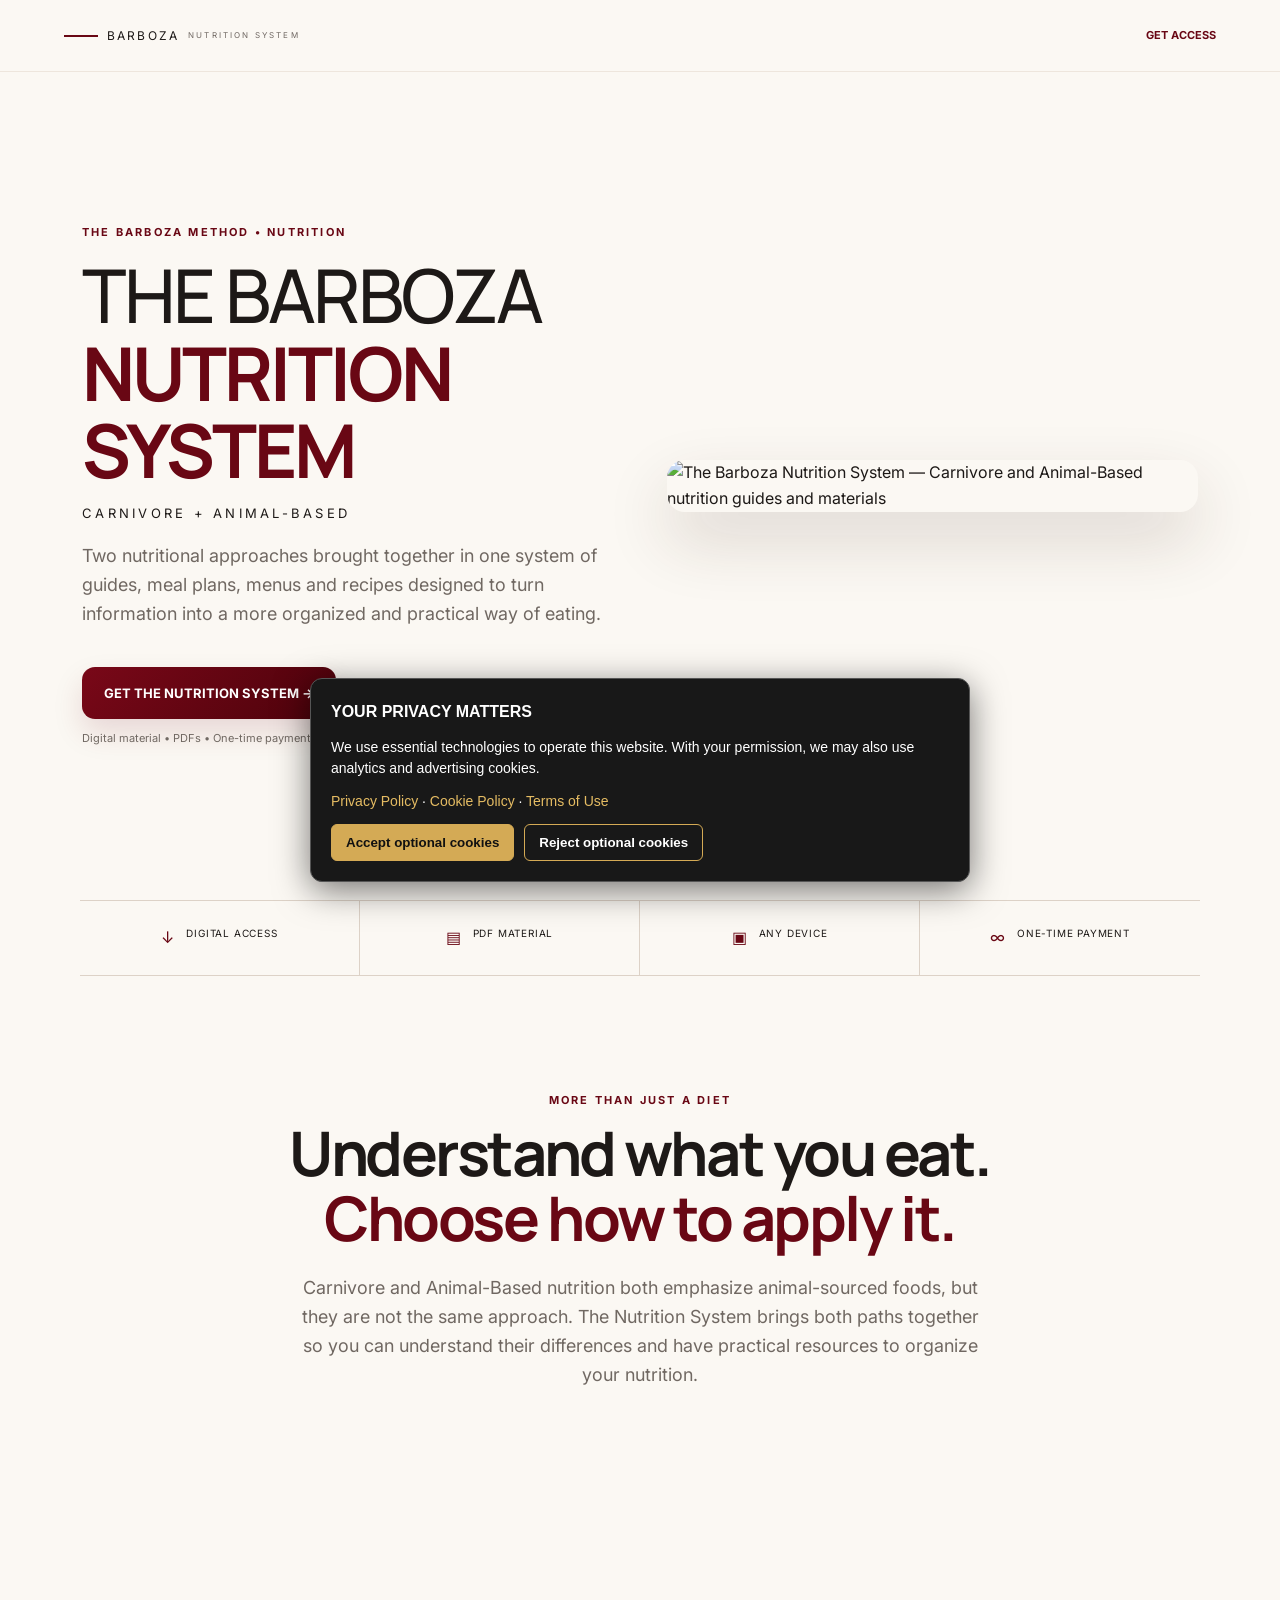
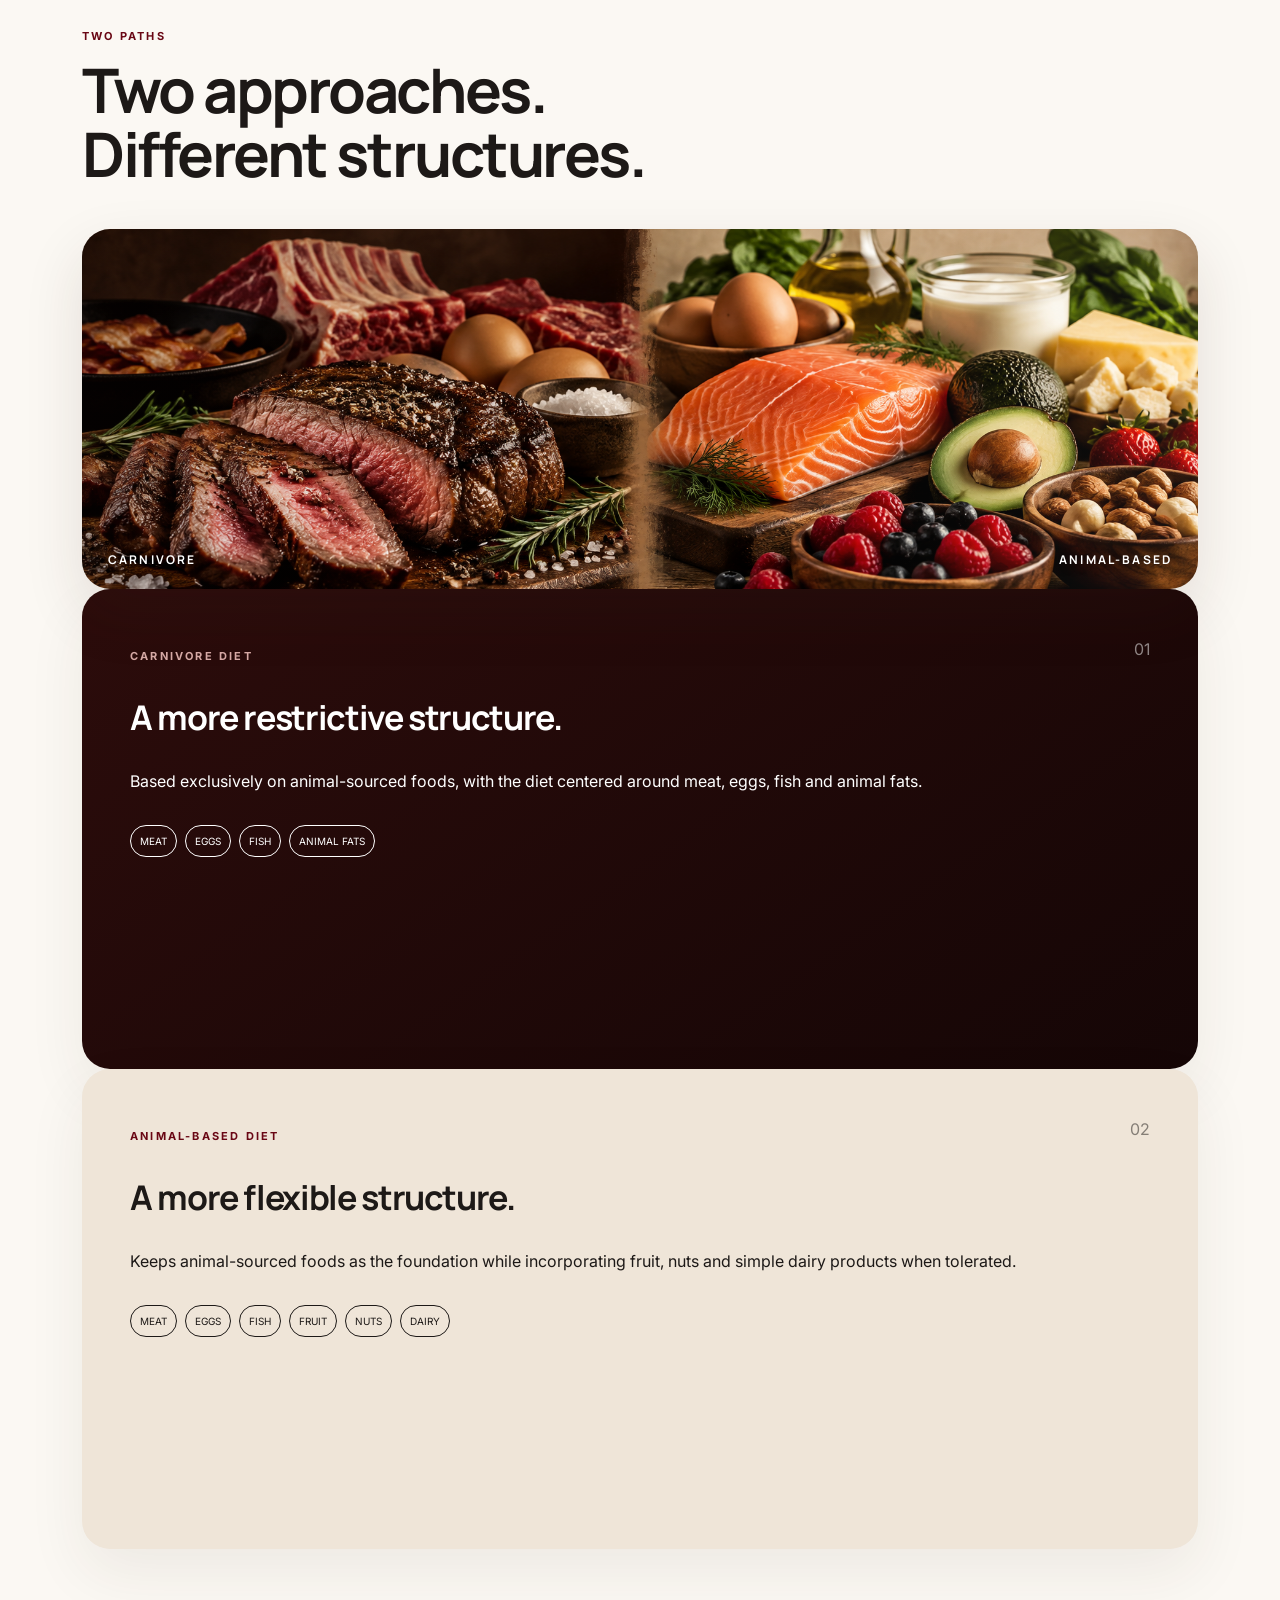
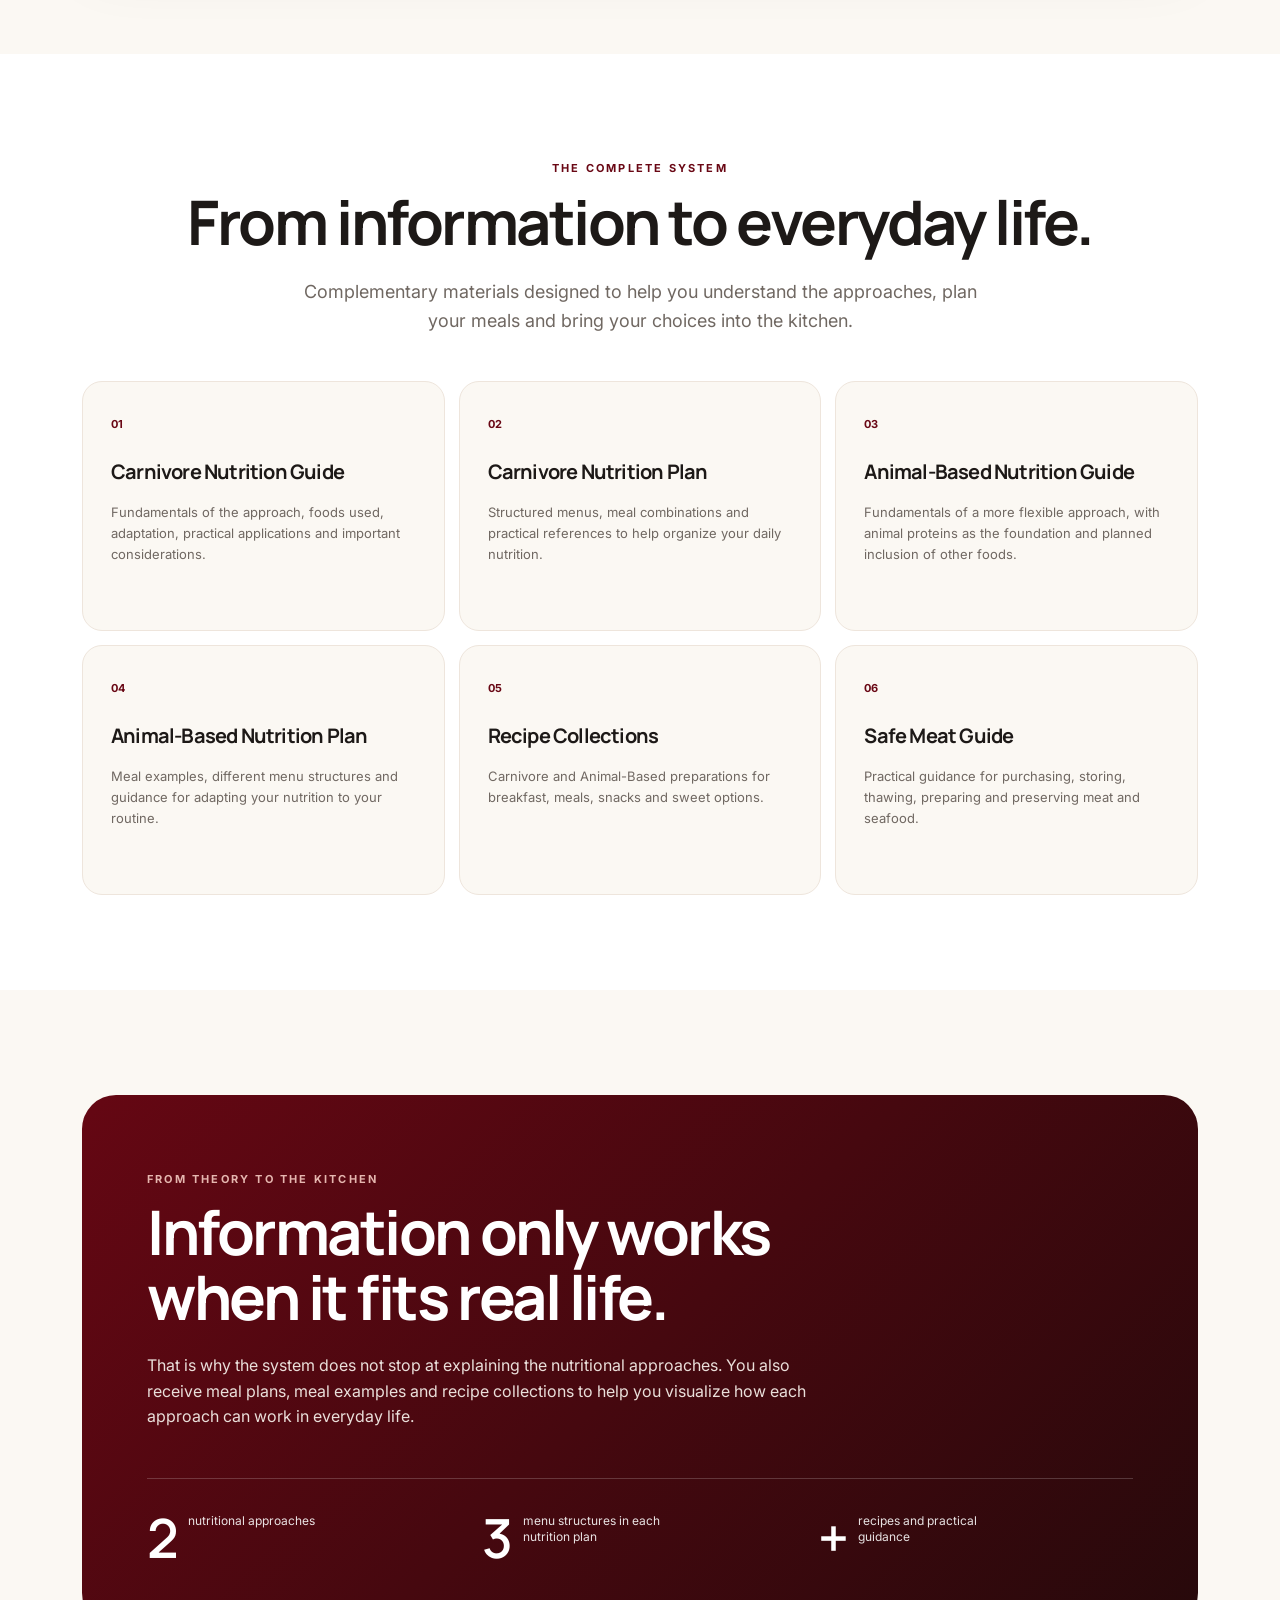
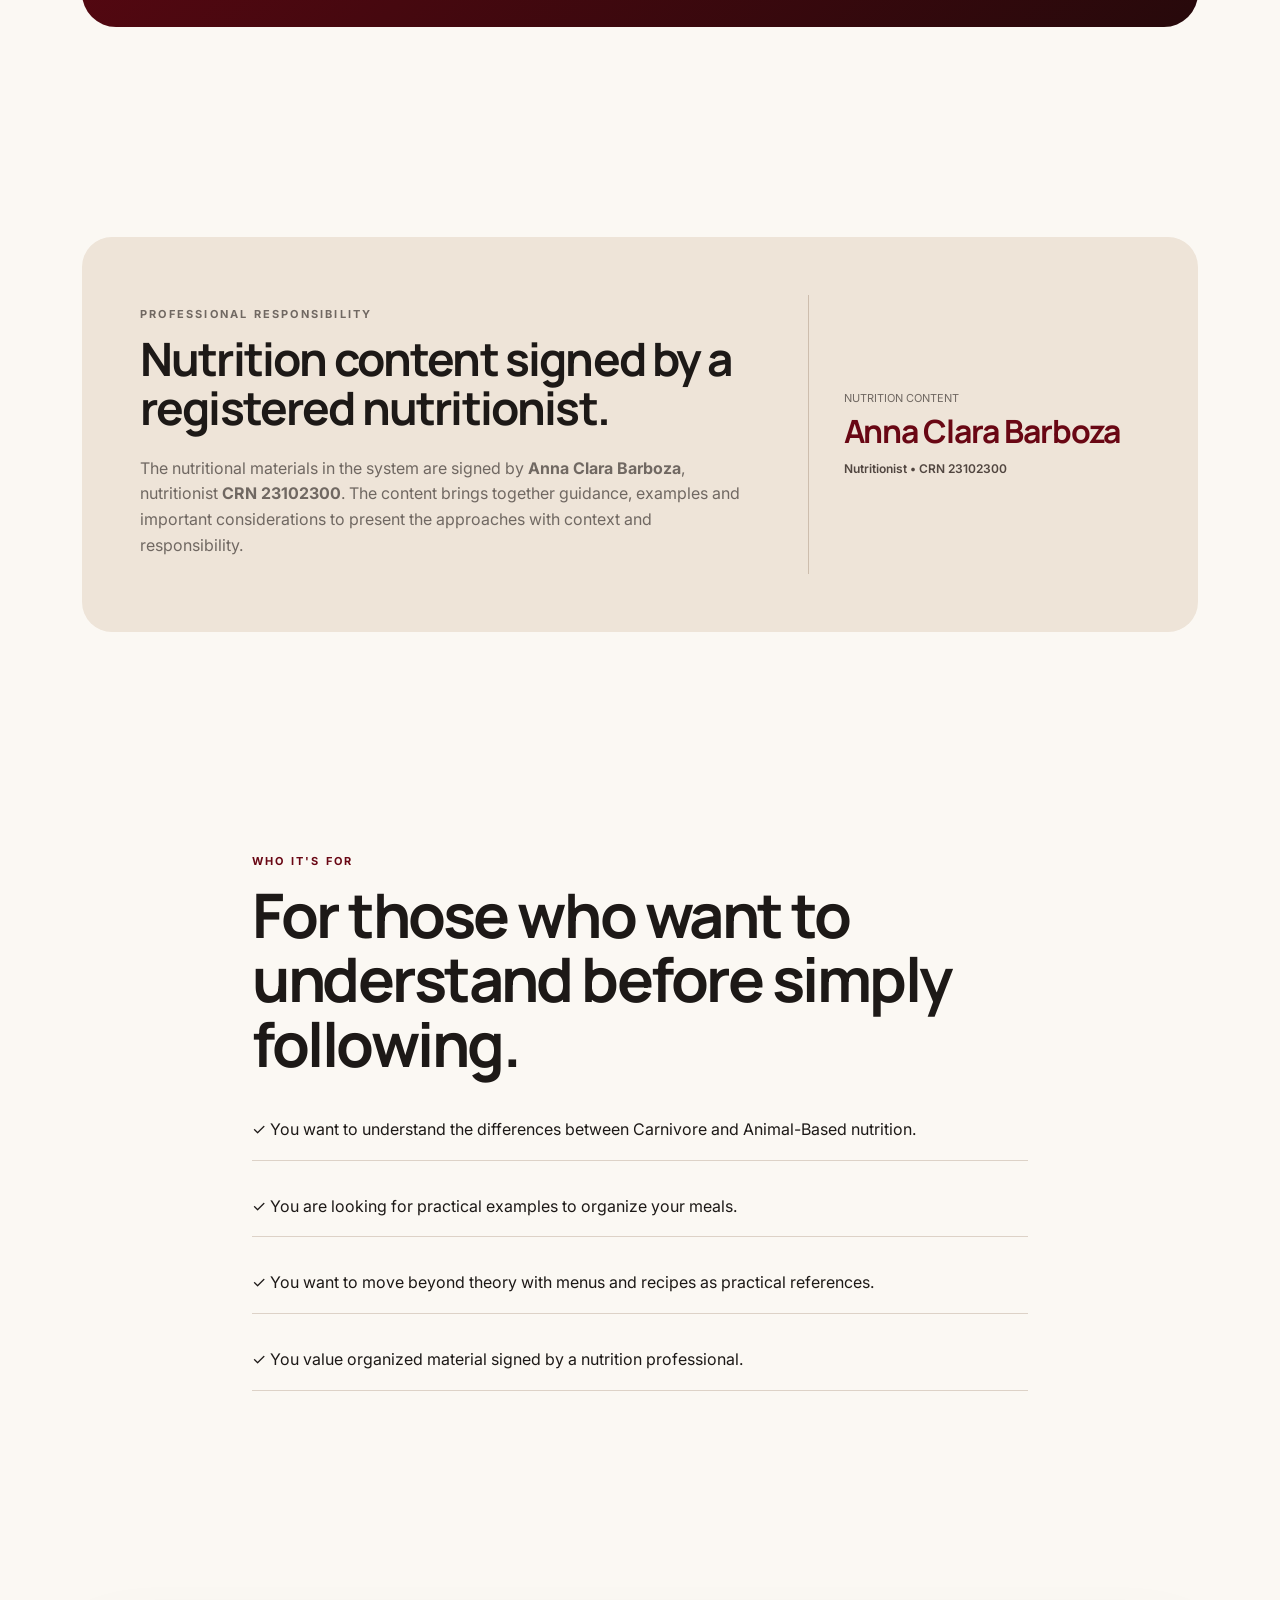
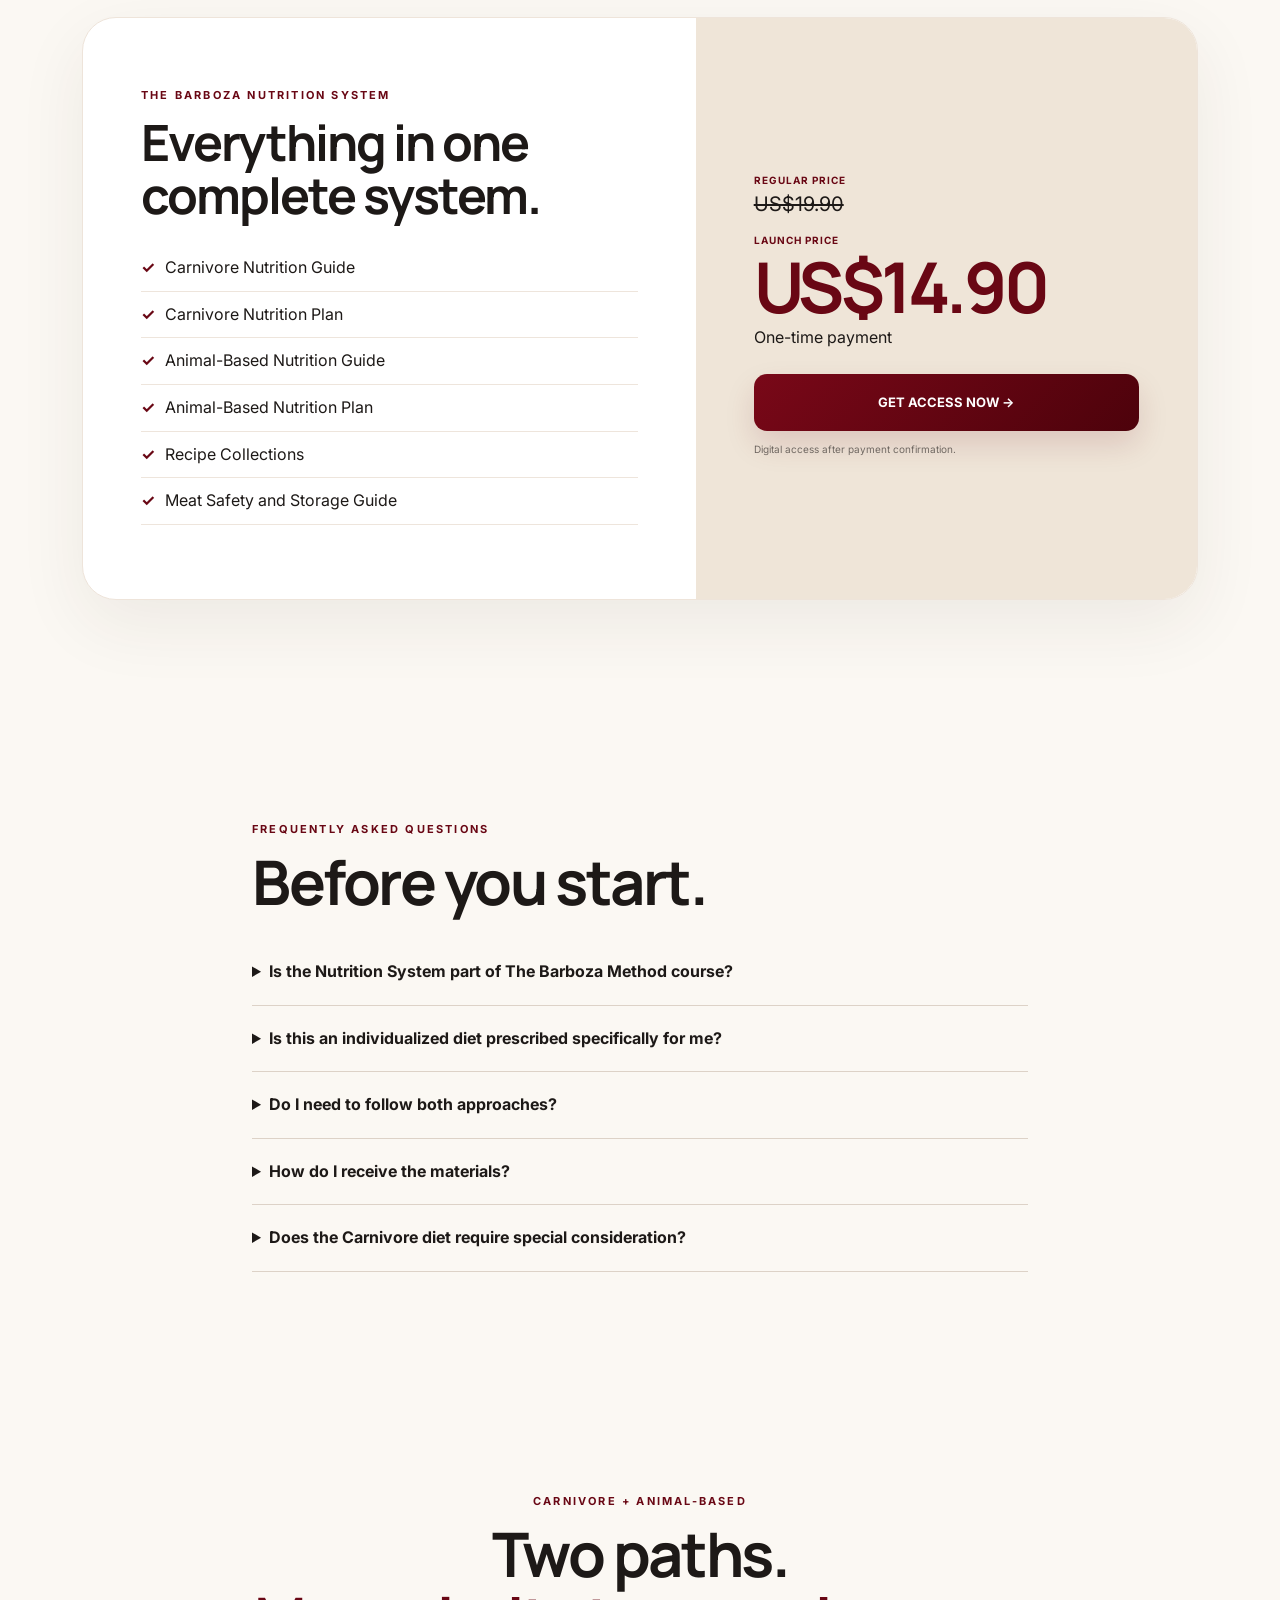
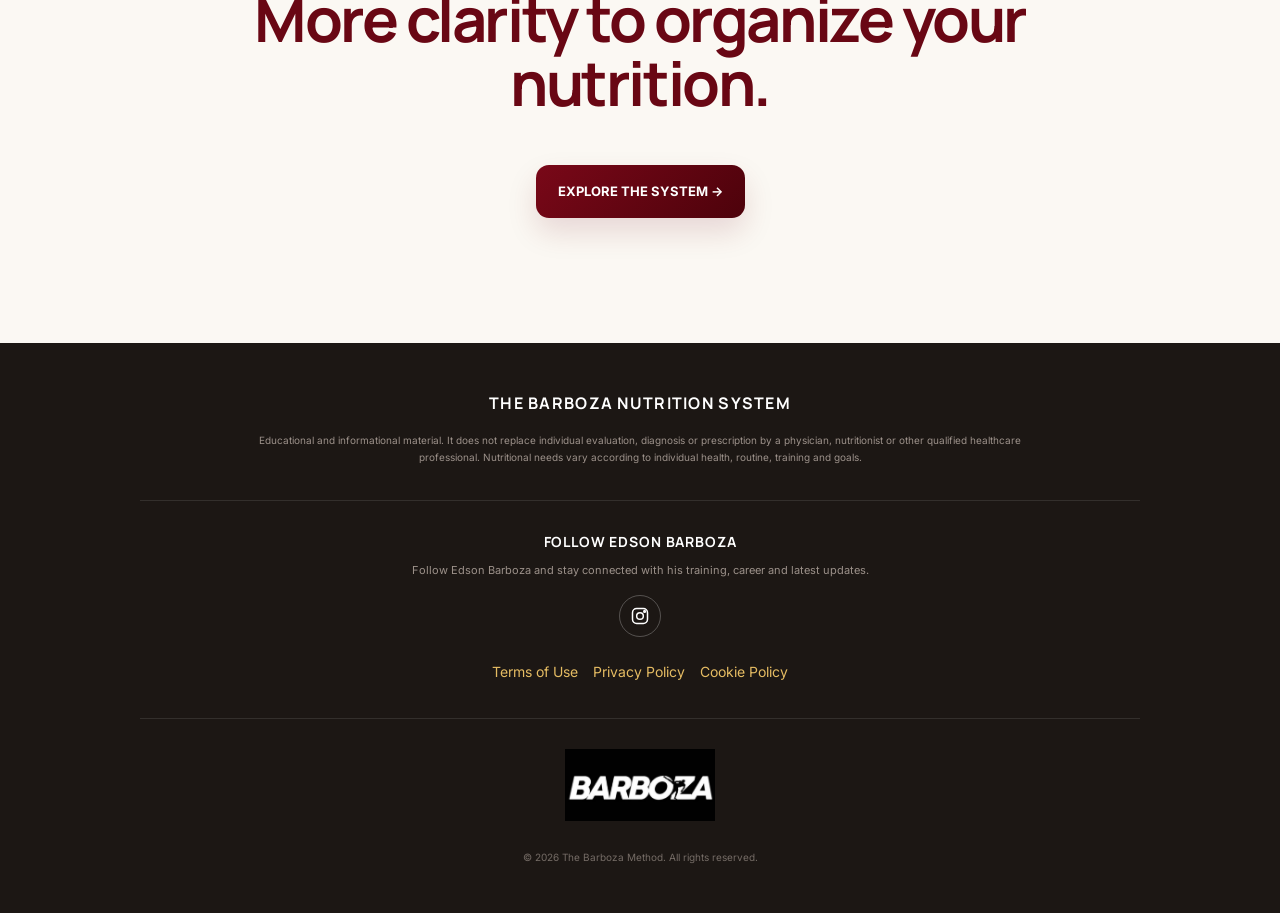
==== commit e96a02b9: "Add approved legal links and consent controls to Nutrition System" ====
--- a/index.html
+++ b/index.html
@@ -282,7 +282,8 @@
       </a>
     </div>
 
-    <div class="barboza-footer-brand">
+    <nav class="legal-links" aria-label="Legal policies"><a href="terms-of-use.html">Terms of Use</a><a href="privacy-policy.html">Privacy Policy</a><a href="cookie-policy.html">Cookie Policy</a></nav>
+<div class="barboza-footer-brand">
       <img
         src="barboza-logo.jpeg"
         alt="Barboza"
@@ -304,6 +305,9 @@
   <a class="checkout" href="#">GET ACCESS</a>
 </div>
 
+<style>.legal-links{display:flex;gap:15px;flex-wrap:wrap;justify-content:center;margin:24px 0}.legal-links a{color:#e5bc63;font-size:14px}.barboza-cookie{position:fixed;bottom:18px;left:18px;right:18px;max-width:660px;margin:auto;padding:20px;background:#181818;color:white;border:1px solid #555;border-radius:12px;z-index:9999;box-shadow:0 8px 35px #0008;font-family:Arial,sans-serif}.barboza-cookie p{line-height:1.5;font-size:14px;margin:12px 0}.barboza-cookie a{color:#e5bc63}.barboza-cookie button,#barboza-cookie-settings{padding:10px 14px;border:1px solid #d4aa55;border-radius:6px;background:#d4aa55;color:#111;cursor:pointer;font-weight:700}.barboza-cookie .reject{background:transparent;color:white}.barboza-cookie .actions{display:flex;flex-wrap:wrap;gap:10px}#barboza-cookie-settings{position:fixed;bottom:10px;left:10px;z-index:9998;font-size:12px}.barboza-cookie[hidden],#barboza-cookie-settings[hidden]{display:none!important}</style>
+<div id="barboza-cookie-banner" class="barboza-cookie" role="dialog" aria-label="Cookie preferences" hidden><strong>YOUR PRIVACY MATTERS</strong><p>We use essential technologies to operate this website. With your permission, we may also use analytics and advertising cookies.</p><p><a href="privacy-policy.html">Privacy Policy</a> · <a href="cookie-policy.html">Cookie Policy</a> · <a href="terms-of-use.html">Terms of Use</a></p><div class="actions"><button type="button" id="barboza-accept">Accept optional cookies</button><button type="button" id="barboza-reject" class="reject">Reject optional cookies</button></div></div><button type="button" id="barboza-cookie-settings" hidden>Cookie preferences</button>
+<script>(function(){const key="barboza-nutrition-cookie-consent",banner=document.getElementById("barboza-cookie-banner"),settings=document.getElementById("barboza-cookie-settings");function show(){banner.hidden=false;settings.hidden=true}function save(v){try{localStorage.setItem(key,v)}catch(e){}banner.hidden=true;settings.hidden=false}document.getElementById("barboza-accept").addEventListener("click",()=>save("accepted"));document.getElementById("barboza-reject").addEventListener("click",()=>save("rejected"));settings.addEventListener("click",show);let v=null;try{v=localStorage.getItem(key)}catch(e){}if(v==="accepted"||v==="rejected"){banner.hidden=true;settings.hidden=false}else{show()}})();</script>
 <script src="script.js"></script>
 </body>
 </html>
